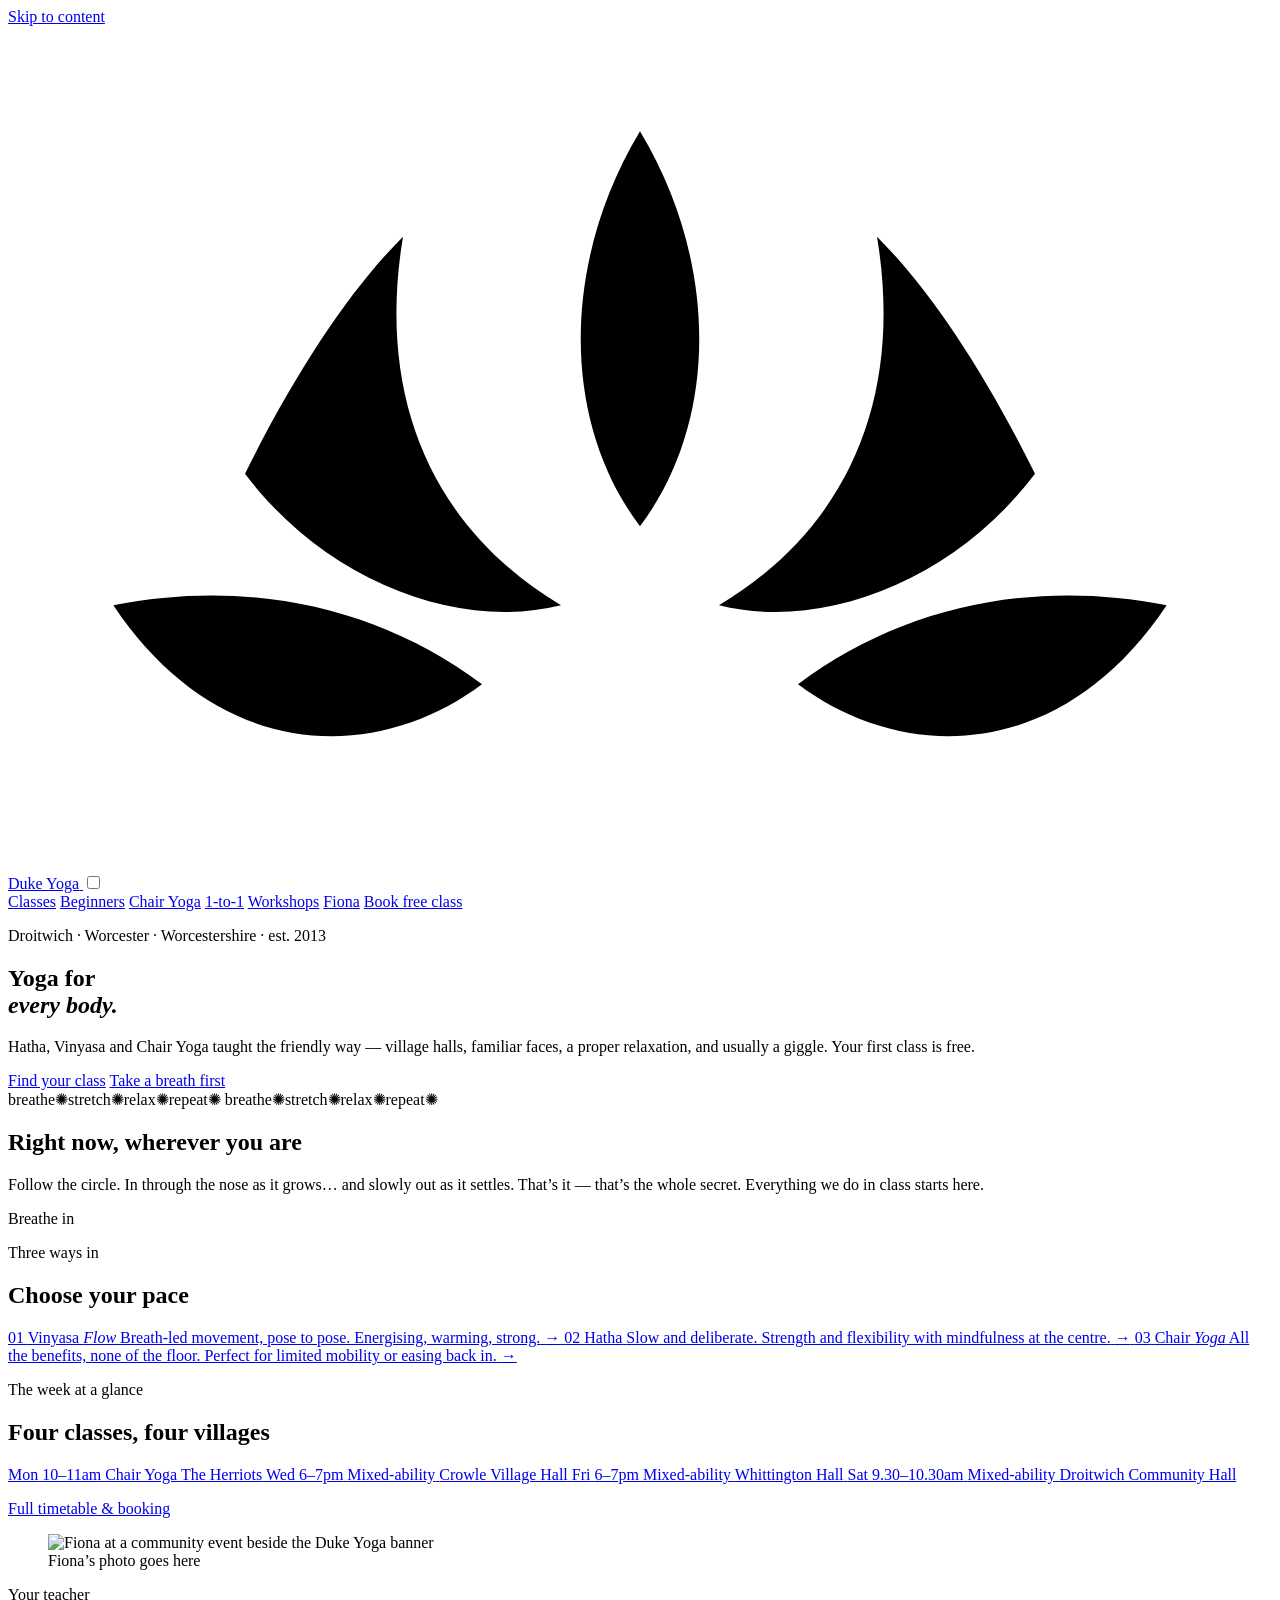
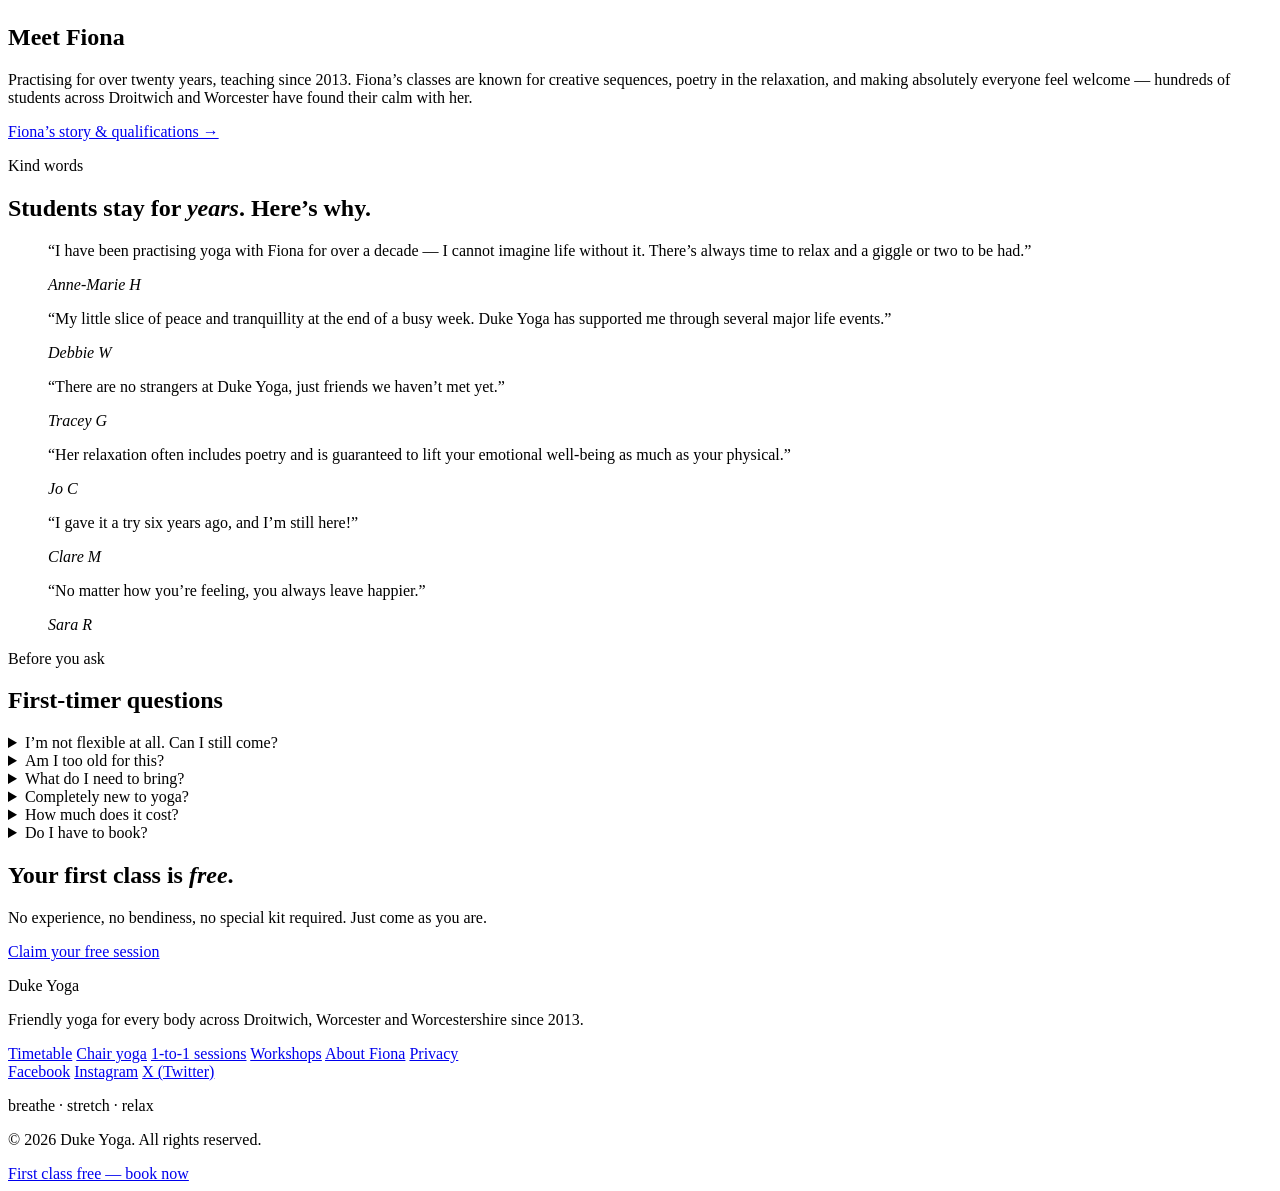
==== index.html @ e9d15014 "First Draft Upload" ====
<!DOCTYPE html>
<html lang="en-GB">
<head>
  <meta charset="utf-8">
  <meta name="viewport" content="width=device-width, initial-scale=1">
  <title>Yoga Classes in Worcestershire | Droitwich & Worcester | Duke Yoga</title>
  <meta name="description" content="Friendly Hatha, Vinyasa and Chair Yoga in Droitwich, Worcester and across Worcestershire. Every body, every age, every ability — your first class is free.">
  <link rel="canonical" href="https://dukeyoga.co.uk/">
  <meta property="og:site_name" content="Duke Yoga">
  <meta property="og:title" content="Yoga Classes in Worcestershire | Droitwich & Worcester | Duke Yoga">
  <meta property="og:description" content="Friendly Hatha, Vinyasa and Chair Yoga in Droitwich, Worcester and across Worcestershire. Every body, every age, every ability — your first class is free.">
  <meta property="og:url" content="https://dukeyoga.co.uk/">
  <meta property="og:locale" content="en_GB">
  <meta name="theme-color" content="#2a2137">
  <link rel="preconnect" href="https://fonts.googleapis.com">
  <link rel="preconnect" href="https://fonts.gstatic.com" crossorigin>
  <link href="https://fonts.googleapis.com/css2?family=Fraunces:ital,opsz,wght@0,9..144,340;0,9..144,500;0,9..144,640;1,9..144,340&family=Inter:wght@400;500;650&display=swap" rel="stylesheet">
  <link rel="stylesheet" href="css/style.css">
  <noscript><style>.reveal{opacity:1;transform:none}</style></noscript>
  <link rel="icon" href="images/favicon.svg" type="image/svg+xml">
<script type="application/ld+json">
{
  "@context": "https://schema.org",
  "@type": "LocalBusiness",
  "name": "Duke Yoga",
  "url": "https://dukeyoga.co.uk/",
  "description": "Friendly Hatha, Vinyasa and Chair Yoga classes in Droitwich, Worcester, Crowle and Whittington, Worcestershire. First session free.",
  "founder": {"@type": "Person", "name": "Fiona Whitehead"},
  "foundingDate": "2013",
  "areaServed": [
    {"@type": "Place", "name": "Droitwich Spa"},
    {"@type": "Place", "name": "Worcester"},
    {"@type": "Place", "name": "Crowle, Worcestershire"},
    {"@type": "Place", "name": "Whittington, Worcestershire"},
    {"@type": "Place", "name": "Worcestershire"}
  ],
  "sameAs": [
    "https://www.facebook.com/DukeYoga/",
    "https://www.instagram.com/dukeyoga/",
    "https://www.x.com/DukeYoga1"
  ],
  "telephone": "+447969336923",
  "priceRange": "££"
}
</script>
</head>
<body>
  <a class="skip" href="#main">Skip to content</a>
  <header class="site-header">
    <div class="wrap header-inner">
      <a class="brand" href="index.html" aria-label="Duke Yoga home">
        <svg class="lotus" viewBox="0 0 48 32" aria-hidden="true"><path d="M24 4c-3 5-3 11 0 15 3-4 3-10 0-15Zm-9 4c-1 6 1 11 6 14-4 1-9-1-12-5 2-4 4-7 6-9Zm18 0c2 2 4 5 6 9-3 4-8 6-12 5 5-3 7-8 6-14ZM4 22c5-1 10 0 14 3-4 3-10 3-14-3Zm40 0c-4 6-10 6-14 3 4-3 9-4 14-3Z"/></svg>
        <span>Duke&nbsp;Yoga</span>
      </a>
      <input type="checkbox" id="nav-toggle" class="nav-toggle" aria-hidden="true">
      <label for="nav-toggle" class="nav-burger" aria-label="Open menu"><span></span><span></span><span></span></label>
      <nav class="site-nav" aria-label="Main">
            <a href="yoga-classes.html">Classes</a>
            <a href="beginners.html">Beginners</a>
            <a href="chair-yoga.html">Chair Yoga</a>
            <a href="private-lessons.html">1-to-1</a>
            <a href="yoga-workshops.html">Workshops</a>
            <a href="about-us.html">Fiona</a>
            <a class="nav-cta" href="contact-us.html">Book free class</a>
      </nav>
    </div>
  </header>
  <main id="main">

    <section class="hero">
      <div class="wrap hero-inner">
        <p class="eyebrow">Droitwich &middot; Worcester &middot; Worcestershire &middot; est. 2013</p>
        <h1 class="display">Yoga for<br><em>every body.</em></h1>
        <p class="lede">Hatha, Vinyasa and Chair Yoga taught the friendly way &mdash; village halls, familiar faces, a proper relaxation, and usually a giggle. Your first class is free.</p>
        <div class="cta-row">
          <a class="btn btn-primary" href="yoga-classes.html">Find your class</a>
          <a class="btn btn-ghost" href="#breathe">Take a breath first</a>
        </div>
      </div>
      <div class="blob blob-a" aria-hidden="true"></div>
      <div class="blob blob-b" aria-hidden="true"></div>
    </section>

    <div class="marquee" aria-hidden="true">
      <div class="marquee-track">
        <span>breathe</span><span>&#10042;</span><span>stretch</span><span>&#10042;</span><span>relax</span><span>&#10042;</span><span>repeat</span><span>&#10042;</span>
        <span>breathe</span><span>&#10042;</span><span>stretch</span><span>&#10042;</span><span>relax</span><span>&#10042;</span><span>repeat</span><span>&#10042;</span>
      </div>
    </div>

    <!-- SEASONAL BANNER SLOT — county data shows demand spikes every January (new year) and September
         (back-to-routine). Uncomment and update the line below during those months:
    <div class="marquee" style="background:#a95435"><div class="marquee-track"><span>New year, new you &mdash; first class free this January</span></div></div>
    -->
    <section class="section breathe" id="breathe">
      <div class="wrap breathe-inner">
        <div class="breath-ring" aria-hidden="true"><div class="breath-core"></div></div>
        <div>
          <h2 class="reveal">Right now, wherever you are</h2>
          <p class="reveal max-prose">Follow the circle. In through the nose as it grows&hellip; and slowly out as it settles. That&rsquo;s it &mdash; that&rsquo;s the whole secret. Everything we do in class starts here.</p>
          <p class="breath-word" aria-live="polite">Breathe in</p>
        </div>
      </div>
    </section>

    <section class="section">
      <div class="wrap">
        <p class="eyebrow reveal">Three ways in</p>
        <h2 class="reveal">Choose your pace</h2>
        <div class="style-list">
          <a class="style-row reveal" href="yoga-classes.html">
            <span class="style-num">01</span>
            <span class="style-name">Vinyasa <em>Flow</em></span>
            <span class="style-desc">Breath-led movement, pose to pose. Energising, warming, strong.</span>
            <span class="style-arrow" aria-hidden="true">&rarr;</span>
          </a>
          <a class="style-row reveal" href="yoga-classes.html">
            <span class="style-num">02</span>
            <span class="style-name">Hatha</span>
            <span class="style-desc">Slow and deliberate. Strength and flexibility with mindfulness at the centre.</span>
            <span class="style-arrow" aria-hidden="true">&rarr;</span>
          </a>
          <a class="style-row reveal" href="chair-yoga.html">
            <span class="style-num">03</span>
            <span class="style-name">Chair <em>Yoga</em></span>
            <span class="style-desc">All the benefits, none of the floor. Perfect for limited mobility or easing back in.</span>
            <span class="style-arrow" aria-hidden="true">&rarr;</span>
          </a>
        </div>
      </div>
    </section>

    <section class="section week">
      <div class="wrap">
        <p class="eyebrow reveal">The week at a glance</p>
        <h2 class="reveal">Four classes, four villages</h2>
      </div>
      <div class="week-strip" role="list">
        <a role="listitem" class="day-card" href="chair-yoga.html">
          <span class="day-name">Mon</span>
          <span class="day-time">10&ndash;11am</span>
          <span class="day-what">Chair Yoga</span>
          <span class="day-where">The Herriots</span>
        </a>
        <a role="listitem" class="day-card" href="yoga-classes.html">
          <span class="day-name">Wed</span>
          <span class="day-time">6&ndash;7pm</span>
          <span class="day-what">Mixed-ability</span>
          <span class="day-where">Crowle Village Hall</span>
        </a>
        <a role="listitem" class="day-card" href="yoga-classes.html">
          <span class="day-name">Fri</span>
          <span class="day-time">6&ndash;7pm</span>
          <span class="day-what">Mixed-ability</span>
          <span class="day-where">Whittington Hall</span>
        </a>
        <a role="listitem" class="day-card" href="yoga-classes.html">
          <span class="day-name">Sat</span>
          <span class="day-time">9.30&ndash;10.30am</span>
          <span class="day-what">Mixed-ability</span>
          <span class="day-where">Droitwich Community Hall</span>
        </a>
      </div>
      <p class="center"><a class="btn btn-primary" href="yoga-classes.html">Full timetable &amp; booking</a></p>
    </section>

    <section class="section fiona">
      <div class="wrap split">
        <figure class="media-blob reveal">
          <!-- LAUNCH CHECK: this photo includes a child — confirm parent/guardian consent before go-live,
               or swap src to images/fiona-portrait.jpg -->
          <img src="images/fiona-event.jpg" alt="Fiona at a community event beside the Duke Yoga banner" loading="lazy" onerror="this.closest('figure').classList.add('placeholder')">
          <figcaption class="placeholder-note" aria-hidden="true">Fiona&rsquo;s photo goes here</figcaption>
        </figure>
        <div>
          <p class="eyebrow reveal">Your teacher</p>
          <h2 class="reveal">Meet Fiona</h2>
          <p class="reveal">Practising for over twenty years, teaching since 2013. Fiona&rsquo;s classes are known for creative sequences, poetry in the relaxation, and making absolutely everyone feel welcome &mdash; hundreds of students across Droitwich and Worcester have found their calm with her.</p>
          <p class="reveal"><a class="text-link" href="about-us.html">Fiona&rsquo;s story &amp; qualifications &rarr;</a></p>
        </div>
      </div>
    </section>

    <section class="section proof">
      <div class="wrap">
        <p class="eyebrow reveal">Kind words</p>
        <h2 class="reveal">Students stay for <em>years</em>. Here&rsquo;s why.</h2>
      </div>
      <div class="quote-strip">
        <blockquote class="quote-card"><p>&ldquo;I have been practising yoga with Fiona for over a decade &mdash; I cannot imagine life without it. There&rsquo;s always time to relax and a giggle or two to be had.&rdquo;</p><cite>Anne-Marie H</cite></blockquote>
        <blockquote class="quote-card"><p>&ldquo;My little slice of peace and tranquillity at the end of a busy week. Duke Yoga has supported me through several major life events.&rdquo;</p><cite>Debbie W</cite></blockquote>
        <blockquote class="quote-card"><p>&ldquo;There are no strangers at Duke Yoga, just friends we haven&rsquo;t met yet.&rdquo;</p><cite>Tracey G</cite></blockquote>
        <blockquote class="quote-card"><p>&ldquo;Her relaxation often includes poetry and is guaranteed to lift your emotional well-being as much as your physical.&rdquo;</p><cite>Jo C</cite></blockquote>
        <blockquote class="quote-card"><p>&ldquo;I gave it a try six years ago, and I&rsquo;m still here!&rdquo;</p><cite>Clare M</cite></blockquote>
        <blockquote class="quote-card"><p>&ldquo;No matter how you&rsquo;re feeling, you always leave happier.&rdquo;</p><cite>Sara R</cite></blockquote>
      </div>
    </section>

    <section class="section faq-section">
      <div class="wrap max-prose-wide">
        <p class="eyebrow reveal">Before you ask</p>
        <h2 class="reveal">First-timer questions</h2>
        <details class="faq reveal">
          <summary>I&rsquo;m not flexible at all. Can I still come?</summary>
          <p>That&rsquo;s exactly why you come &mdash; flexibility is the result of yoga, not the entry requirement. Every pose is adapted to the body it&rsquo;s in.</p>
        </details>
        <details class="faq reveal">
          <summary>Am I too old for this?</summary>
          <p>No. Classes span every age and ability, and the Monday chair yoga class means even limited mobility isn&rsquo;t a barrier. Everyone is welcome, no exceptions.</p>
        </details>
        <details class="faq reveal">
          <summary>What do I need to bring?</summary>
          <p>Comfy clothes you can move in, water, and a blanket for relaxation. Bring a mat if you have one &mdash; spares are available. For chair yoga, just bring yourself.</p>
        </details>
        <details class="faq reveal">
          <summary>Completely new to yoga?</summary>
          <p>Start here: <a href="beginners.html">our beginners page</a> covers your first class, what it costs, and which class to pick.</p>
        </details>
        <details class="faq reveal">
          <summary>How much does it cost?</summary>
          <p>Your first session is completely free, so you can try before you commit. <a href="contact-us.html">Message Fiona</a> for current class prices.</p>
        </details>
        <details class="faq reveal">
          <summary>Do I have to book?</summary>
          <p>It helps! <a href="contact-us.html">Drop Fiona a line</a> or message on <a href="https://www.facebook.com/DukeYoga/" rel="noopener">Facebook</a> and she&rsquo;ll save you a spot.</p>
        </details>
      </div>
    </section>

  </main>
  <section class="cta-band">
    <div class="wrap">
      <h2 class="cta-title">Your first class is <em>free</em>.</h2>
      <p>No experience, no bendiness, no special kit required. Just come as you are.</p>
      <a class="btn btn-light" href="contact-us.html">Claim your free session</a>
    </div>
  </section>
  <footer class="site-footer">
    <div class="wrap footer-grid">
      <div>
        <p class="footer-brand">Duke Yoga</p>
        <p>Friendly yoga for every body across Droitwich, Worcester and Worcestershire since 2013.</p>
      </div>
      <nav aria-label="Footer">
        <a href="yoga-classes.html">Timetable</a>
        <a href="chair-yoga.html">Chair yoga</a>
        <a href="private-lessons.html">1-to-1 sessions</a>
        <a href="yoga-workshops.html">Workshops</a>
        <a href="about-us.html">About Fiona</a>
        <a href="privacy-policy.html">Privacy</a>
      </nav>
      <div class="socials">
        <a href="https://www.facebook.com/DukeYoga/" rel="noopener">Facebook</a>
        <a href="https://www.instagram.com/dukeyoga/" rel="noopener">Instagram</a>
        <a href="https://www.x.com/DukeYoga1" rel="noopener">X&nbsp;(Twitter)</a>
      </div>
    </div>
    <p class="wrap big-wordmark" aria-hidden="true">breathe &middot; stretch &middot; relax</p>
    <p class="wrap copyright">&copy; 2026 Duke Yoga. All rights reserved.</p>
  </footer>
  <a class="sticky-cta" href="contact-us.html">First class free &mdash; book now</a>
<script>
(function(){
  // reveal on scroll
  var reduce = window.matchMedia('(prefers-reduced-motion: reduce)').matches;
  if(!reduce && 'IntersectionObserver' in window){
    var io = new IntersectionObserver(function(es){
      es.forEach(function(e){ if(e.isIntersecting){ e.target.classList.add('in'); io.unobserve(e.target);} });
    },{threshold:.12});
    document.querySelectorAll('.reveal').forEach(function(el){ io.observe(el); });
  } else {
    document.querySelectorAll('.reveal').forEach(function(el){ el.classList.add('in'); });
  }
  // breathing guide
  var word = document.querySelector('.breath-word');
  if(word && !reduce){
    var phases = [['Breathe in',4000],['Hold',2000],['Breathe out',6000]];
    var i = 0;
    (function next(){
      word.textContent = phases[i][0];
      word.classList.remove('fade'); void word.offsetWidth; word.classList.add('fade');
      setTimeout(function(){ i=(i+1)%phases.length; next(); }, phases[i][1]);
    })();
  }
})();
</script>
</body>
</html>
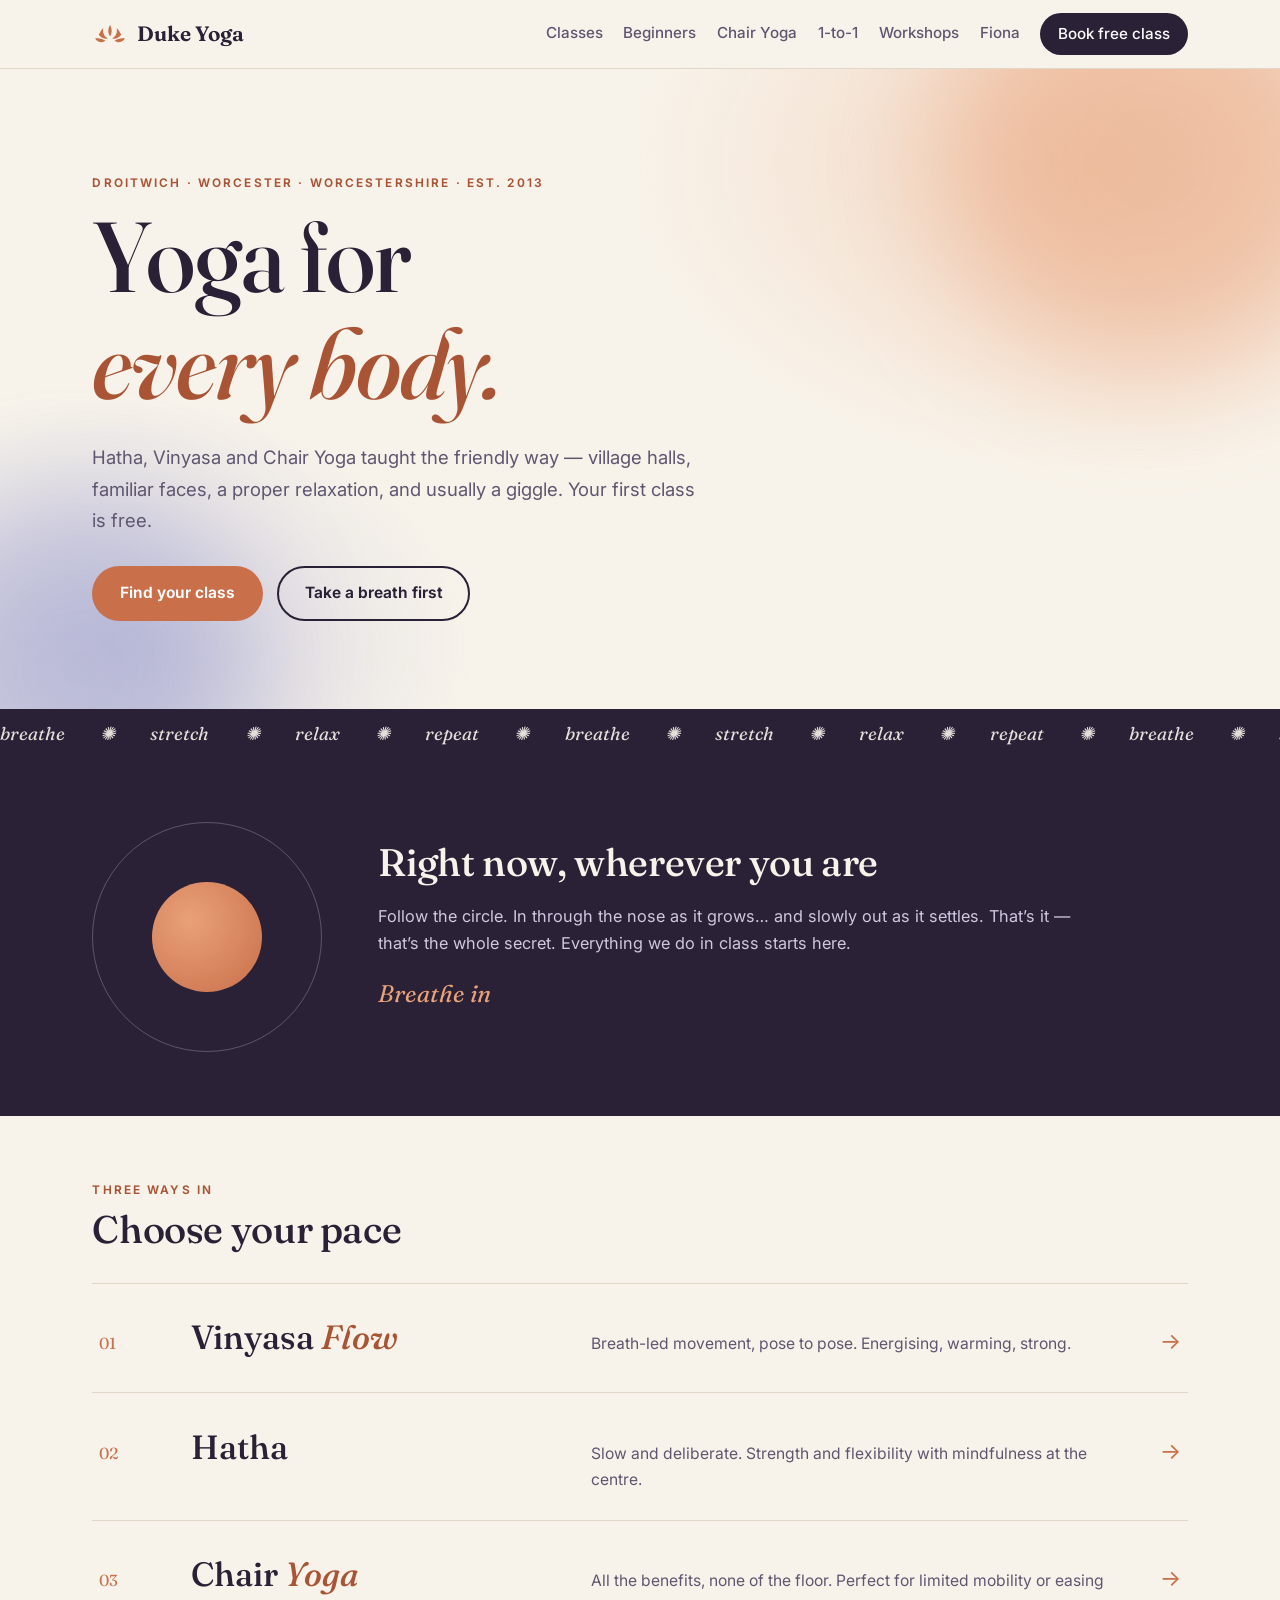
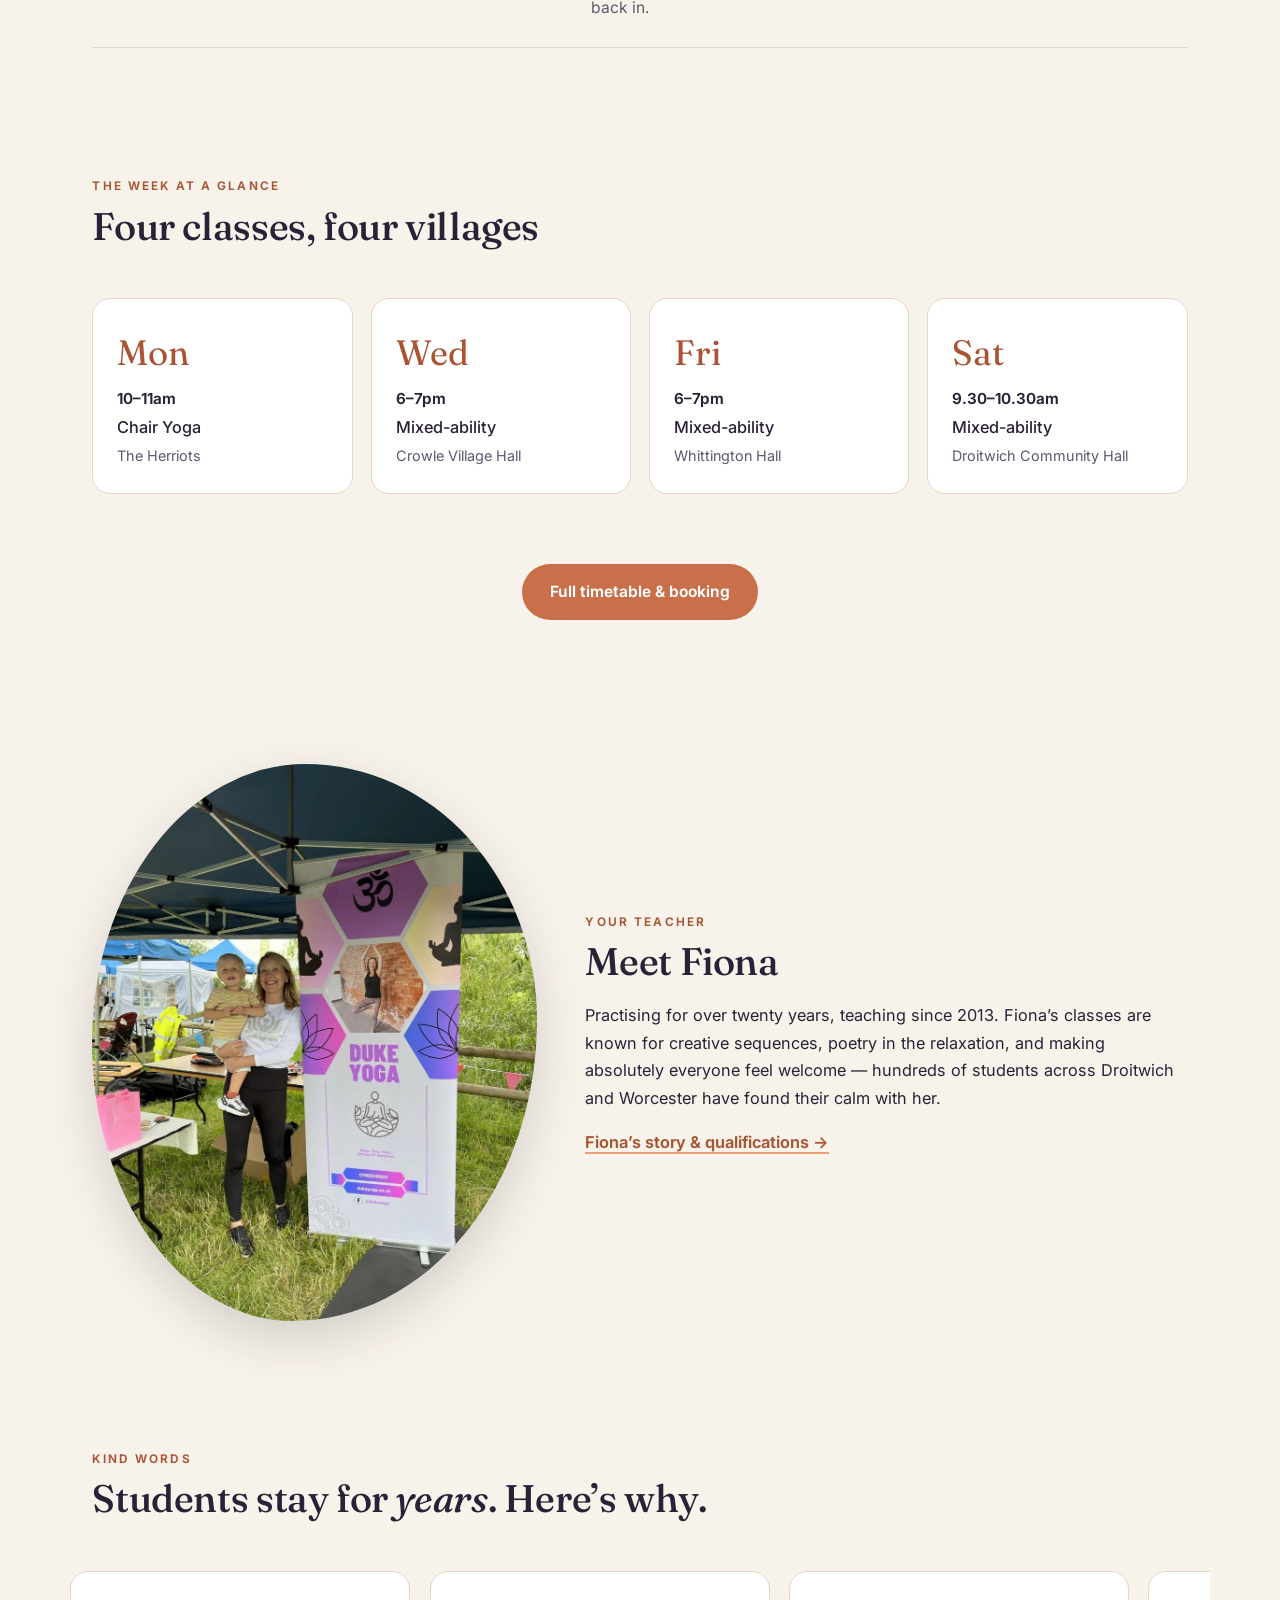
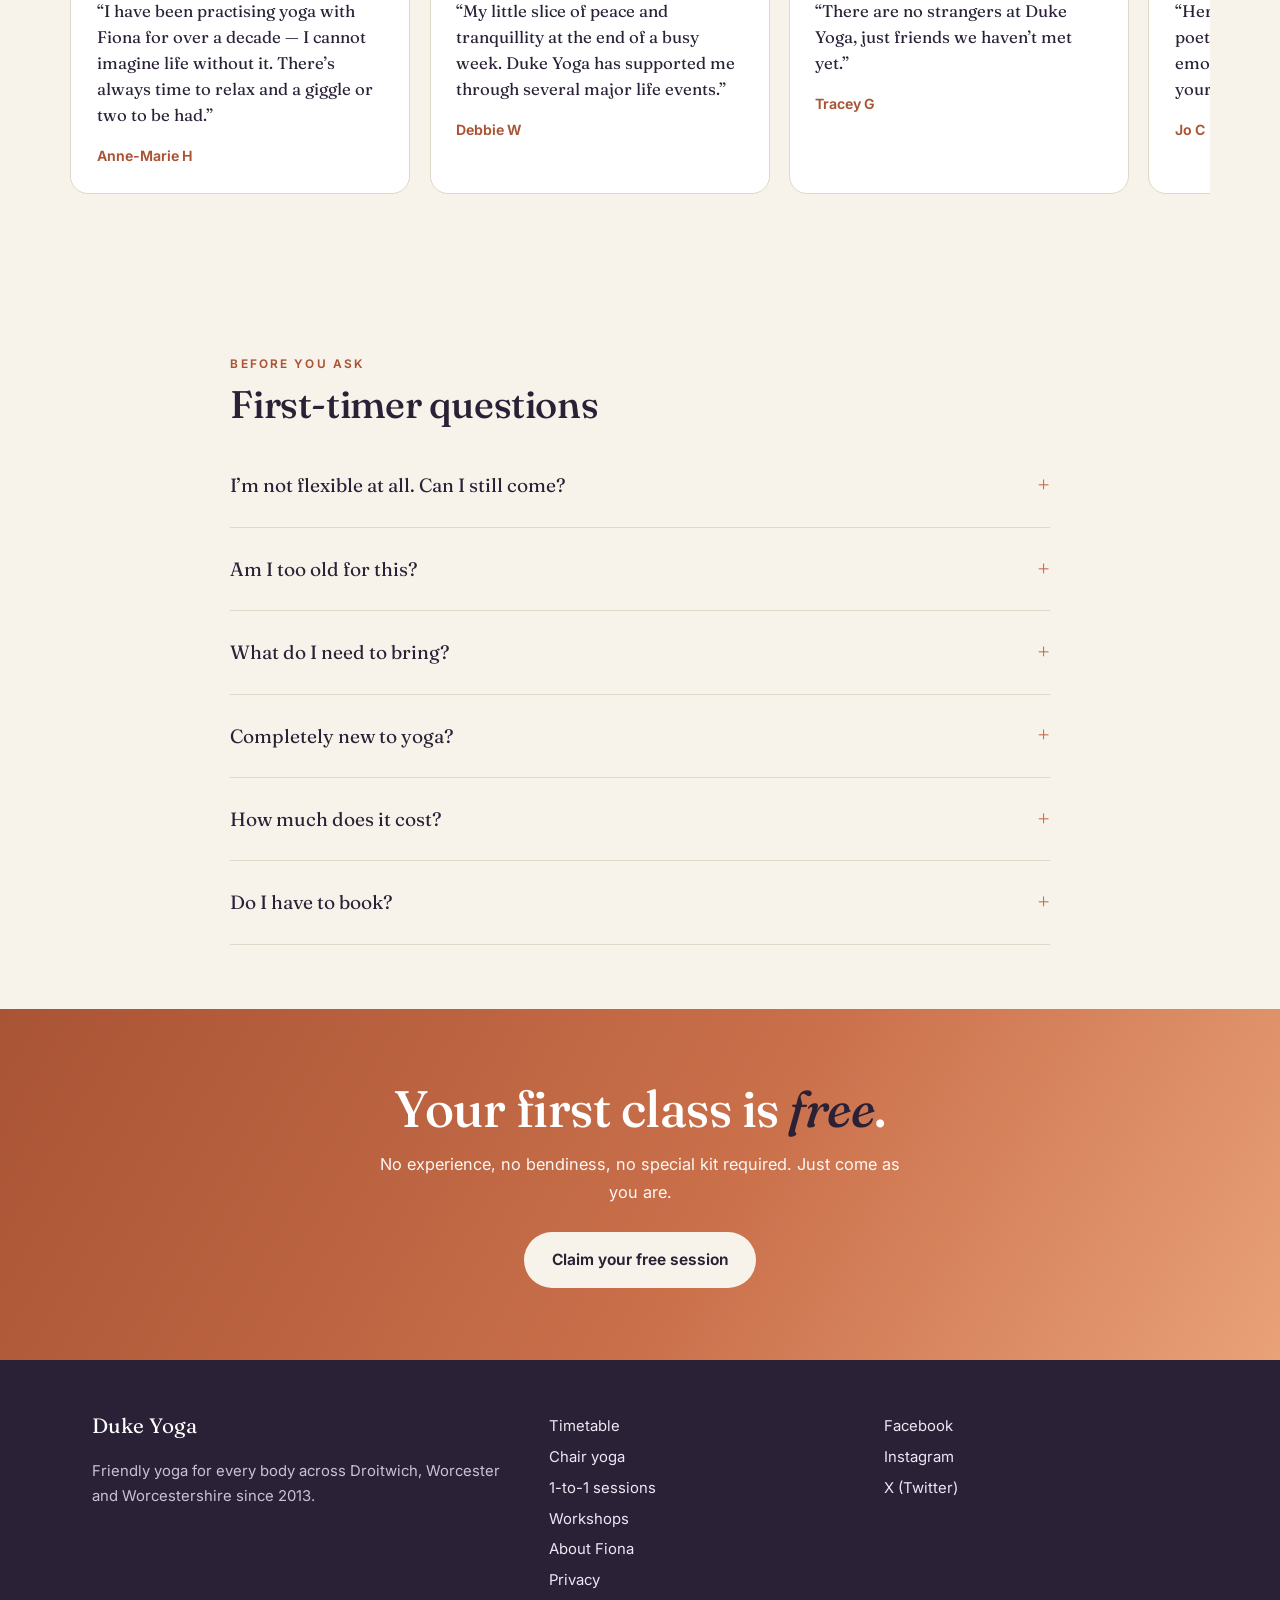
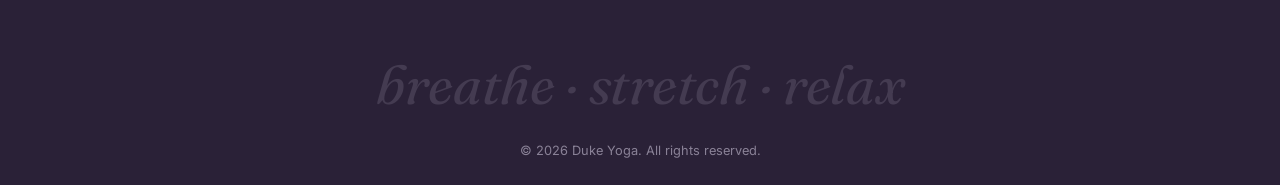
==== commit 475511f5: "Add files via upload" ====
--- a/index.html
+++ b/index.html
@@ -82,15 +82,25 @@
     </section>
 
     <div class="marquee" aria-hidden="true">
-      <div class="marquee-track">
-        <span>breathe</span><span>&#10042;</span><span>stretch</span><span>&#10042;</span><span>relax</span><span>&#10042;</span><span>repeat</span><span>&#10042;</span>
-        <span>breathe</span><span>&#10042;</span><span>stretch</span><span>&#10042;</span><span>relax</span><span>&#10042;</span><span>repeat</span><span>&#10042;</span>
+      <div class="marquee-inner">
+        <div class="marquee-track">
+          <span>breathe</span><span>&#10042;</span><span>stretch</span><span>&#10042;</span><span>relax</span><span>&#10042;</span><span>repeat</span><span>&#10042;</span>
+          <span>breathe</span><span>&#10042;</span><span>stretch</span><span>&#10042;</span><span>relax</span><span>&#10042;</span><span>repeat</span><span>&#10042;</span>
+          <span>breathe</span><span>&#10042;</span><span>stretch</span><span>&#10042;</span><span>relax</span><span>&#10042;</span><span>repeat</span><span>&#10042;</span>
+          <span>breathe</span><span>&#10042;</span><span>stretch</span><span>&#10042;</span><span>relax</span><span>&#10042;</span><span>repeat</span><span>&#10042;</span>
+        </div>
+        <div class="marquee-track">
+          <span>breathe</span><span>&#10042;</span><span>stretch</span><span>&#10042;</span><span>relax</span><span>&#10042;</span><span>repeat</span><span>&#10042;</span>
+          <span>breathe</span><span>&#10042;</span><span>stretch</span><span>&#10042;</span><span>relax</span><span>&#10042;</span><span>repeat</span><span>&#10042;</span>
+          <span>breathe</span><span>&#10042;</span><span>stretch</span><span>&#10042;</span><span>relax</span><span>&#10042;</span><span>repeat</span><span>&#10042;</span>
+          <span>breathe</span><span>&#10042;</span><span>stretch</span><span>&#10042;</span><span>relax</span><span>&#10042;</span><span>repeat</span><span>&#10042;</span>
+        </div>
       </div>
     </div>
 
     <!-- SEASONAL BANNER SLOT — county data shows demand spikes every January (new year) and September
          (back-to-routine). Uncomment and update the line below during those months:
-    <div class="marquee" style="background:#a95435"><div class="marquee-track"><span>New year, new you &mdash; first class free this January</span></div></div>
+    <div class="marquee" style="background:#a95435"><div class="marquee-inner"><div class="marquee-track"><span>New year, new you &mdash; first class free this January</span><span>&#10042;</span><span>New year, new you &mdash; first class free this January</span><span>&#10042;</span></div><div class="marquee-track"><span>New year, new you &mdash; first class free this January</span><span>&#10042;</span><span>New year, new you &mdash; first class free this January</span><span>&#10042;</span></div></div></div>
     -->
     <section class="section breathe" id="breathe">
       <div class="wrap breathe-inner">
--- a/css/style.css
+++ b/css/style.css
@@ -0,0 +1,208 @@
+/* ============ Duke Yoga v2 — editorial redesign ============ */
+:root{
+  --ink:#2a2137;          /* deep plum */
+  --ink-soft:#5f5670;
+  --cream:#f8f3ea;        /* warm paper */
+  --sand:#efe6d8;
+  --terra:#c96f4a;        /* terracotta — primary CTA */
+  --terra-deep:#a95435;
+  --apricot:#e9a178;
+  --peri:#6b73c1;         /* heritage brand purple, kept as accent */
+  --line:#e0d7c8;
+  --radius:18px;
+  --font-display:"Fraunces",Georgia,serif;
+  --font-body:"Inter",system-ui,-apple-system,sans-serif;
+}
+*{box-sizing:border-box}
+html{scroll-behavior:smooth}
+body{margin:0;font-family:var(--font-body);color:var(--ink);background:var(--cream);line-height:1.7;font-size:1.02rem}
+h1,h2,h3{font-family:var(--font-display);font-weight:500;line-height:1.08;letter-spacing:-.01em}
+h2{font-size:clamp(1.7rem,3.5vw,2.4rem);margin:.2em 0 .5em}
+h3{font-size:1.25rem}
+em{font-style:italic;font-family:var(--font-display)}
+a{color:var(--terra-deep)}
+img{max-width:100%;display:block}
+.wrap{max-width:1140px;margin:0 auto;padding:0 1.4rem}
+.max-prose{max-width:44rem}
+.max-prose-wide{max-width:54rem;margin:0 auto}
+.center{text-align:center;margin-top:2.4rem}
+.skip{position:absolute;left:-9999px;top:0;background:#fff;padding:.5rem 1rem;z-index:99}
+.skip:focus{left:0}
+.eyebrow{text-transform:uppercase;letter-spacing:.18em;font-size:.74rem;font-weight:650;color:var(--terra-deep);margin:0 0 .6rem}
+.lede{font-size:1.16rem;color:var(--ink-soft)}
+.text-link{font-weight:650;color:var(--terra-deep);text-decoration:none;border-bottom:2px solid var(--apricot)}
+.text-link:hover{border-bottom-color:var(--terra-deep)}
+
+/* reveal animation */
+.reveal{opacity:0;transform:translateY(18px);transition:opacity .7s ease,transform .7s ease}
+.reveal.in{opacity:1;transform:none}
+@media(prefers-reduced-motion:reduce){.reveal{opacity:1;transform:none;transition:none}}
+
+/* ============ header ============ */
+.site-header{position:sticky;top:0;background:rgba(248,243,234,.9);backdrop-filter:blur(10px);border-bottom:1px solid var(--line);z-index:50}
+.header-inner{display:flex;align-items:center;justify-content:space-between;gap:1rem;min-height:68px}
+.brand{display:flex;align-items:center;gap:.55rem;font-family:var(--font-display);font-size:1.3rem;font-weight:640;color:var(--ink);text-decoration:none}
+.lotus{width:36px;height:auto;fill:var(--terra)}
+.site-nav{display:flex;gap:1.3rem;align-items:center;flex-wrap:wrap}
+.site-nav a{text-decoration:none;color:var(--ink-soft);font-weight:500;font-size:.95rem;padding:.3rem 0;border-bottom:2px solid transparent}
+.site-nav a:hover{color:var(--ink)}
+.site-nav a.active{color:var(--terra-deep);border-bottom-color:var(--terra)}
+.nav-cta{background:var(--ink);color:#fff !important;border-radius:99px;padding:.5rem 1.1rem !important;border-bottom:none !important;font-weight:650}
+.nav-cta:hover{background:var(--terra-deep)}
+.nav-toggle{display:none}
+.nav-burger{display:none;flex-direction:column;gap:5px;cursor:pointer;padding:.5rem}
+.nav-burger span{width:24px;height:2px;background:var(--ink);display:block}
+@media(max-width:880px){
+  .nav-burger{display:flex}
+  .site-nav{display:none;position:absolute;top:100%;left:0;right:0;background:var(--cream);border-bottom:1px solid var(--line);flex-direction:column;gap:0;padding:.6rem 1.4rem 1.2rem;align-items:flex-start}
+  .site-nav a{padding:.65rem 0;border-bottom:1px solid var(--line);width:100%}
+  .site-nav .nav-cta{width:auto;margin-top:.8rem}
+  .nav-toggle:checked ~ .site-nav{display:flex}
+}
+
+/* ============ hero ============ */
+.hero{position:relative;overflow:hidden;padding:6.5rem 0 5.5rem;background:
+  radial-gradient(60% 80% at 85% 15%,rgba(233,161,120,.35),transparent 60%),
+  radial-gradient(50% 70% at 10% 90%,rgba(107,115,193,.22),transparent 55%),
+  var(--cream)}
+.hero-inner{position:relative;z-index:2}
+.display{font-size:clamp(3rem,9vw,6.2rem);margin:.1em 0 .25em;font-weight:500}
+.display em{color:var(--terra-deep)}
+.display-sm{font-size:clamp(2.2rem,5.5vw,3.6rem);margin:.15em 0 .35em;font-weight:500}
+.display-sm em{color:var(--terra-deep)}
+.hero .lede{max-width:38rem}
+.cta-row{display:flex;gap:.9rem;flex-wrap:wrap;margin-top:1.8rem}
+.btn{display:inline-block;padding:.8rem 1.6rem;border-radius:99px;text-decoration:none;font-weight:650;font-size:.97rem;border:2px solid transparent;transition:.15s;cursor:pointer;font-family:var(--font-body)}
+.btn-primary{background:var(--terra);color:#fff}
+.btn-primary:hover{background:var(--terra-deep)}
+.btn-ghost{color:var(--ink);border-color:var(--ink)}
+.btn-ghost:hover{background:var(--ink);color:var(--cream)}
+.btn-light{background:var(--cream);color:var(--ink)}
+.btn-light:hover{background:var(--apricot)}
+.blob{position:absolute;border-radius:50%;filter:blur(60px);opacity:.5;pointer-events:none}
+.blob-a{width:420px;height:420px;background:var(--apricot);top:-120px;right:-80px}
+.blob-b{width:360px;height:360px;background:var(--peri);bottom:-140px;left:-100px;opacity:.3}
+
+/* ============ marquee ============ */
+.marquee{overflow:hidden;background:var(--ink);color:var(--cream);padding:.7rem 0}
+.marquee-inner{display:flex;width:max-content;animation:slide 40s linear infinite;will-change:transform}
+.marquee-track{display:flex;flex-shrink:0;align-items:center;gap:2.2rem;padding-right:2.2rem;white-space:nowrap;font-family:var(--font-display);font-style:italic;font-size:1.15rem;line-height:1.4}
+.marquee-track span{opacity:.9;display:inline-block}
+@keyframes slide{from{transform:translateX(0)}to{transform:translateX(-50%)}}
+@media(prefers-reduced-motion:reduce){.marquee-inner{animation:none}}
+
+/* ============ sections ============ */
+.section{padding:4rem 0}
+.tinted{background:var(--sand)}
+.page-hero{padding:5rem 0 2.5rem;background:
+  radial-gradient(50% 90% at 90% 0%,rgba(233,161,120,.25),transparent 60%),var(--cream)}
+
+/* ============ breathing widget ============ */
+.breathe{background:var(--ink);color:var(--cream)}
+.breathe h2{color:var(--cream)}
+.breathe .max-prose{color:#cfc7dd}
+.breathe-inner{display:grid;grid-template-columns:auto 1fr;gap:3.5rem;align-items:center}
+@media(max-width:760px){.breathe-inner{grid-template-columns:1fr;justify-items:center;text-align:center}}
+.breath-ring{width:230px;height:230px;border-radius:50%;border:1px solid rgba(248,243,234,.25);display:flex;align-items:center;justify-content:center}
+.breath-core{width:110px;height:110px;border-radius:50%;background:radial-gradient(circle at 35% 35%,var(--apricot),var(--terra));animation:breathe 12s ease-in-out infinite}
+@keyframes breathe{0%{transform:scale(1)}33%{transform:scale(1.75)}50%{transform:scale(1.75)}100%{transform:scale(1)}}
+@media(prefers-reduced-motion:reduce){.breath-core{animation:none}}
+.breath-word{font-family:var(--font-display);font-style:italic;font-size:1.5rem;color:var(--apricot);min-height:1.6em;margin-top:1rem}
+.breath-word.fade{animation:wordfade .8s ease}
+@keyframes wordfade{from{opacity:0}to{opacity:1}}
+
+/* ============ style list (editorial rows) ============ */
+.style-list{margin-top:2rem;border-top:1px solid var(--line)}
+.style-row{display:grid;grid-template-columns:70px 1fr 1.4fr 40px;gap:1.4rem;align-items:baseline;padding:1.6rem .4rem;border-bottom:1px solid var(--line);text-decoration:none;color:inherit;transition:background .15s}
+.style-row:hover{background:var(--sand)}
+.style-num{font-family:var(--font-display);color:var(--terra);font-size:1rem}
+.style-name{font-family:var(--font-display);font-size:clamp(1.5rem,3vw,2.1rem);font-weight:500}
+.style-name em{color:var(--terra-deep)}
+.style-desc{color:var(--ink-soft);font-size:.98rem}
+.style-arrow{font-size:1.4rem;color:var(--terra);justify-self:end;transition:transform .15s}
+.style-row:hover .style-arrow{transform:translateX(6px)}
+@media(max-width:760px){.style-row{grid-template-columns:50px 1fr;grid-template-rows:auto auto}.style-desc{grid-column:2}.style-arrow{display:none}}
+
+/* ============ week strip ============ */
+.week-strip{display:flex;gap:1.1rem;overflow-x:auto;padding:2rem 1.4rem;scroll-snap-type:x mandatory;max-width:1140px;margin:0 auto}
+.day-card{scroll-snap-align:start;min-width:230px;flex:1;background:#fff;border:1px solid var(--line);border-radius:var(--radius);padding:1.5rem;text-decoration:none;color:inherit;display:flex;flex-direction:column;gap:.15rem;transition:transform .15s,box-shadow .15s}
+.day-card:hover{transform:translateY(-4px);box-shadow:0 14px 30px rgba(42,33,55,.12)}
+.day-name{font-family:var(--font-display);font-size:2.2rem;color:var(--terra-deep)}
+.day-time{font-weight:650;font-size:.95rem}
+.day-what{color:var(--ink);font-weight:500}
+.day-where{color:var(--ink-soft);font-size:.9rem}
+
+/* ============ split & media ============ */
+.split{display:grid;grid-template-columns:.85fr 1.15fr;gap:3rem;align-items:center}
+@media(max-width:820px){.split{grid-template-columns:1fr}}
+.media-blob{margin:0;overflow:hidden;border-radius:48% 52% 55% 45%/50% 46% 54% 50%;box-shadow:0 18px 50px rgba(42,33,55,.18)}
+.media-blob img{width:100%;aspect-ratio:4/5;object-fit:cover}
+.placeholder-note{display:none}
+figure.placeholder{background:linear-gradient(140deg,var(--apricot),var(--terra) 60%,var(--peri));aspect-ratio:4/5;display:flex;align-items:center;justify-content:center}
+figure.placeholder img{display:none}
+figure.placeholder .placeholder-note{display:block;color:#fff;opacity:.9;padding:1rem;text-align:center;font-size:.9rem}
+
+/* ============ quotes ============ */
+.quote-strip{display:flex;gap:1.2rem;overflow-x:auto;scroll-snap-type:x mandatory;padding:2rem 1.4rem;max-width:1140px;margin:0 auto}
+.quote-card{scroll-snap-align:start;min-width:300px;max-width:340px;flex-shrink:0;background:#fff;border:1px solid var(--line);border-radius:var(--radius);padding:1.6rem;margin:0}
+.quote-card p{font-family:var(--font-display);font-size:1.05rem;line-height:1.55;margin:0}
+cite{display:block;margin-top:1rem;font-style:normal;font-weight:650;font-size:.88rem;color:var(--terra-deep)}
+.mini-quote{margin:0 auto;max-width:44rem;text-align:center}
+.mini-quote p{font-family:var(--font-display);font-size:1.4rem;line-height:1.5;font-style:italic}
+
+/* ============ schedule (classes page) ============ */
+.schedule{border-top:1px solid var(--line)}
+.sched-row{display:grid;grid-template-columns:160px 1fr 200px;gap:2rem;padding:2rem .4rem;border-bottom:1px solid var(--line);text-decoration:none;color:inherit}
+a.sched-row:hover{background:var(--sand)}
+.sched-day{font-family:var(--font-display);font-size:1.5rem;color:var(--terra-deep)}
+.sched-main h2{font-size:1.35rem;margin:0 0 .3em}
+.sched-main p{margin:0;color:var(--ink-soft)}
+.sched-meta{display:flex;flex-direction:column;gap:.2rem;font-weight:650;text-align:right}
+.sched-meta span:last-child{font-weight:400;color:var(--ink-soft);font-size:.92rem}
+@media(max-width:760px){.sched-row{grid-template-columns:1fr}.sched-meta{text-align:left;flex-direction:row;gap:1rem}}
+
+/* ============ trio / feature ============ */
+.trio{display:grid;grid-template-columns:repeat(3,1fr);gap:2.4rem}
+@media(max-width:820px){.trio{grid-template-columns:1fr}}
+.trio-item h2{font-size:1.3rem}
+.feature-card{background:#fff;border:1px solid var(--line);border-radius:var(--radius);padding:2.2rem;max-width:36rem;margin-bottom:2rem;box-shadow:0 14px 40px rgba(42,33,55,.08)}
+.feature-card .btn{margin-top:.8rem}
+
+/* ============ faq ============ */
+.faq{border-bottom:1px solid var(--line);padding:.4rem 0}
+.faq summary{cursor:pointer;font-family:var(--font-display);font-size:1.2rem;padding:.9rem 0;list-style:none;display:flex;justify-content:space-between;align-items:center}
+.faq summary::-webkit-details-marker{display:none}
+.faq summary::after{content:"+";font-size:1.5rem;color:var(--terra);transition:transform .2s}
+.faq[open] summary::after{transform:rotate(45deg)}
+.faq p{margin:0 0 1rem;color:var(--ink-soft);max-width:42rem}
+
+/* ============ forms ============ */
+.contact-form{display:grid;gap:1.1rem}
+.contact-form label{display:grid;gap:.4rem;font-weight:500;font-size:.93rem}
+.contact-form input,.contact-form textarea{font:inherit;padding:.75rem .9rem;border:1px solid var(--line);border-radius:10px;background:#fff}
+.contact-form input:focus,.contact-form textarea:focus{outline:2px solid var(--terra);border-color:var(--terra)}
+.socials-stack a{display:block;margin:.45rem 0}
+.cred-list{padding-left:1.1rem}
+.cred-list li{margin:.35rem 0}
+
+/* ============ cta band & footer ============ */
+.cta-band{background:linear-gradient(120deg,var(--terra-deep),var(--terra) 55%,var(--apricot));color:#fff;text-align:center;padding:4.5rem 0}
+.cta-title{font-size:clamp(2rem,5vw,3.2rem);color:#fff;margin:0 0 .3em}
+.cta-title em{color:var(--ink)}
+.cta-band p{max-width:34rem;margin:0 auto 1.6rem;opacity:.95}
+.site-footer{background:var(--ink);color:#c9c2d6;padding:3rem 0 1.5rem}
+.site-footer a{color:#ece8f4;text-decoration:none}
+.site-footer a:hover{text-decoration:underline}
+.footer-grid{display:grid;grid-template-columns:1.4fr 1fr 1fr;gap:2rem;font-size:.93rem}
+@media(max-width:820px){.footer-grid{grid-template-columns:1fr}}
+.footer-brand{font-family:var(--font-display);font-size:1.3rem;color:#fff;margin:0 0 .4rem}
+.site-footer nav a,.socials a{display:block;margin:.35rem 0}
+.big-wordmark{font-family:var(--font-display);font-style:italic;font-size:clamp(1.6rem,6vw,3.4rem);opacity:.16;margin:2.5rem auto .5rem;text-align:center}
+.copyright{font-size:.8rem;opacity:.6;text-align:center}
+
+/* sticky mobile CTA */
+.sticky-cta{display:none}
+@media(max-width:640px){
+  .sticky-cta{display:block;position:fixed;bottom:1rem;left:1rem;right:1rem;background:var(--terra);color:#fff;text-align:center;padding:.85rem;border-radius:99px;font-weight:650;text-decoration:none;box-shadow:0 10px 30px rgba(42,33,55,.3);z-index:60}
+  .site-footer{padding-bottom:5rem}
+}
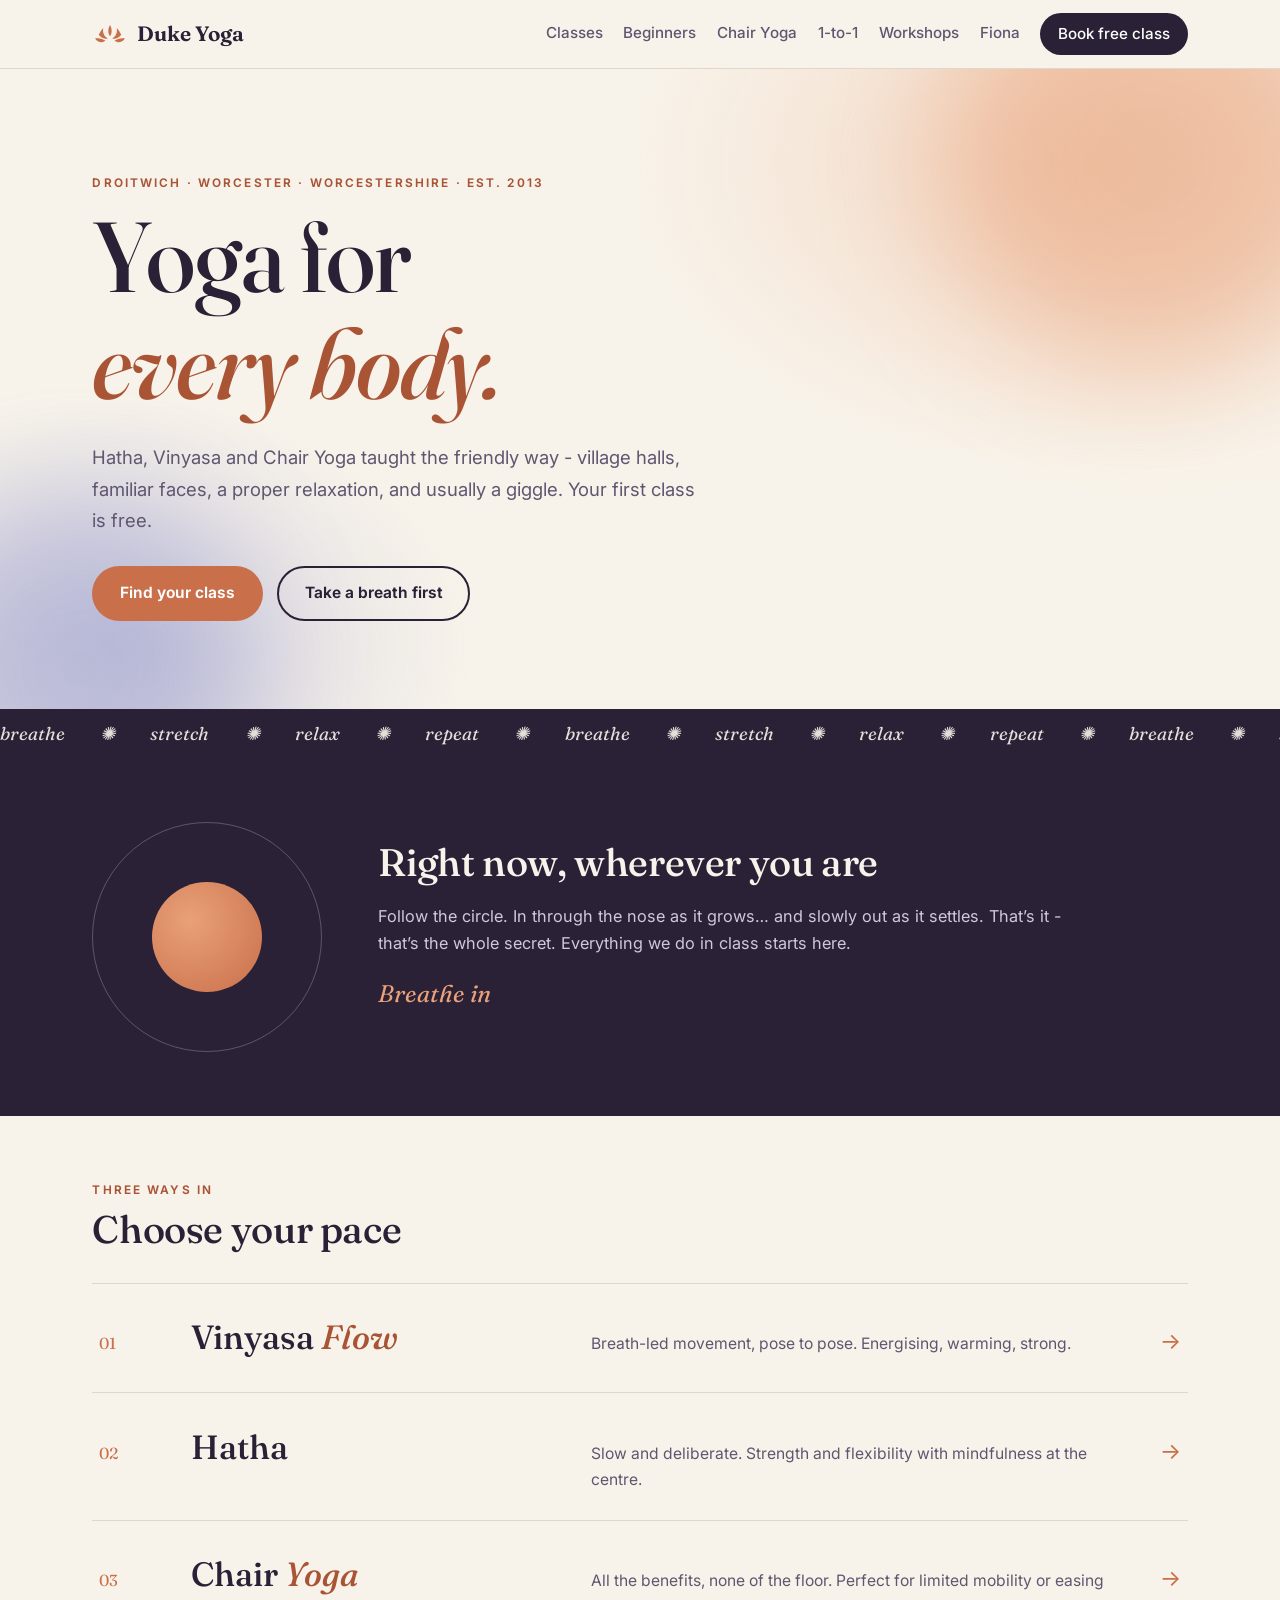
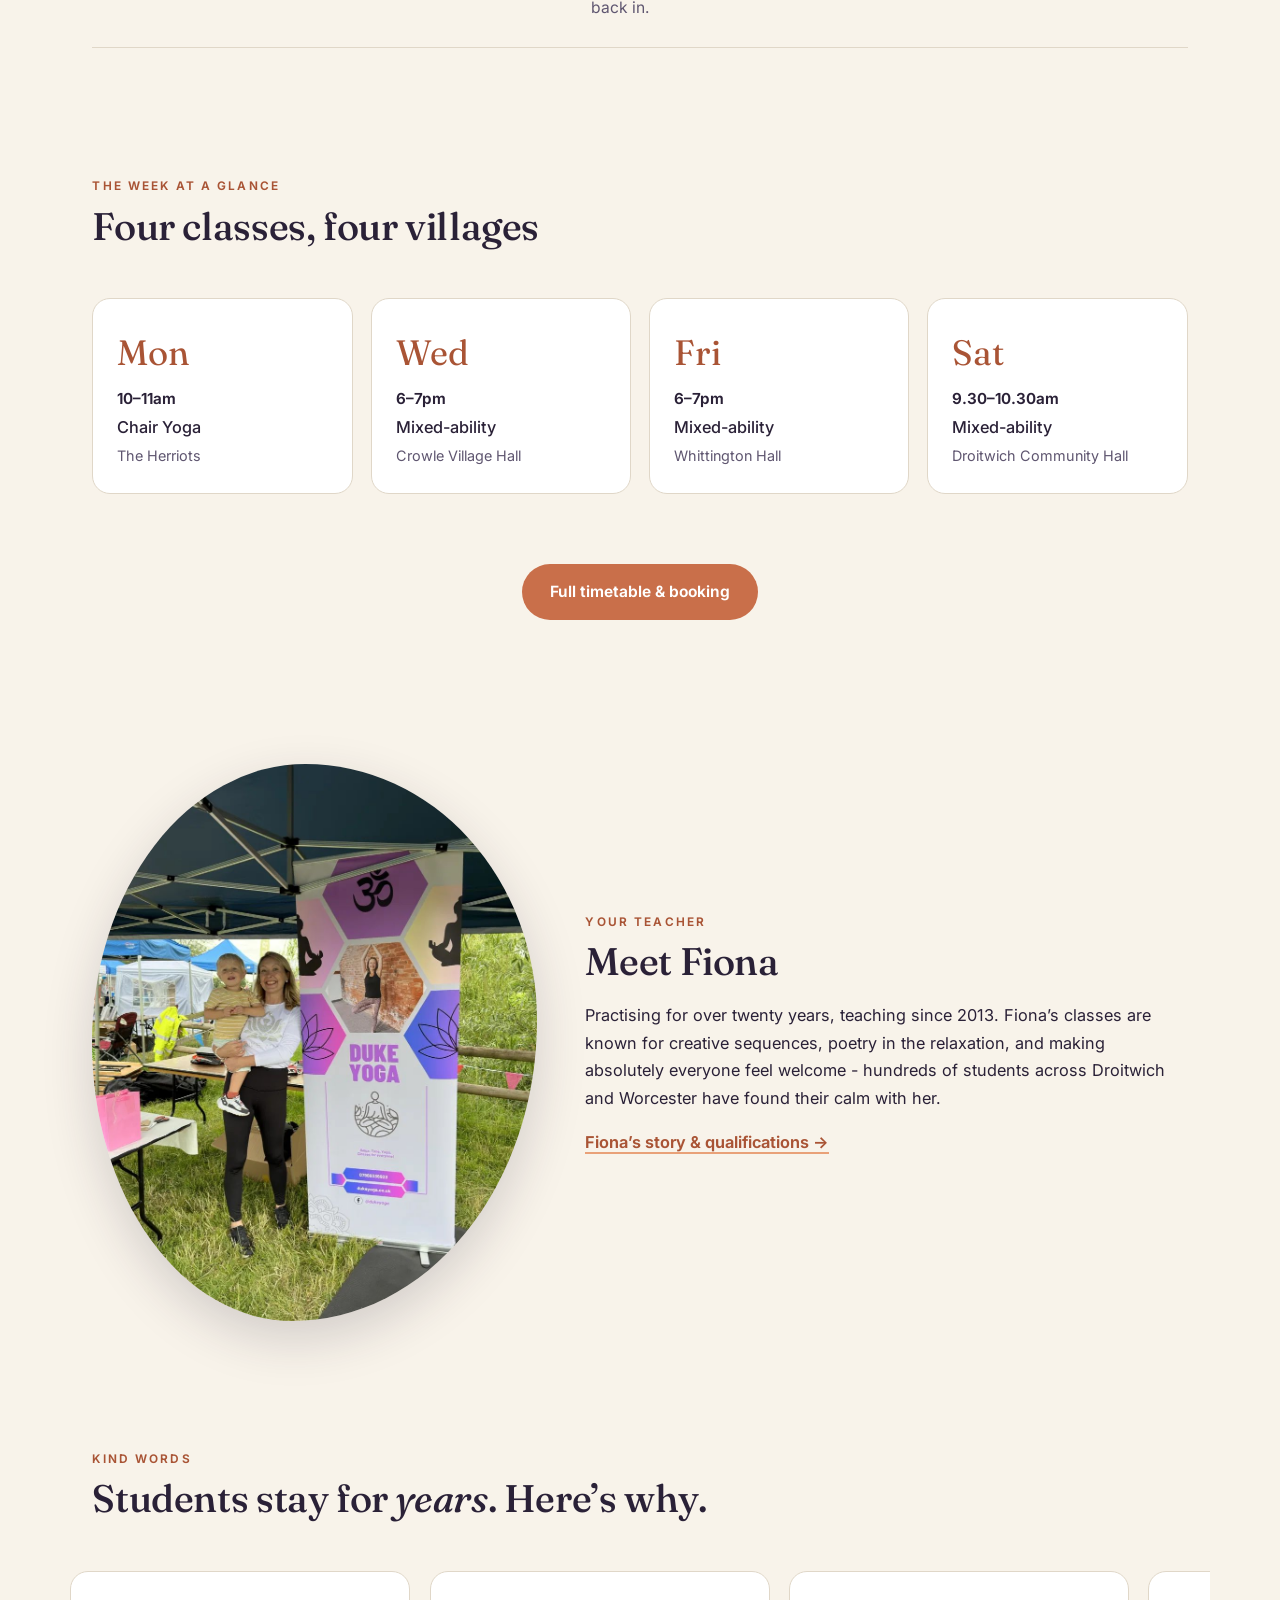
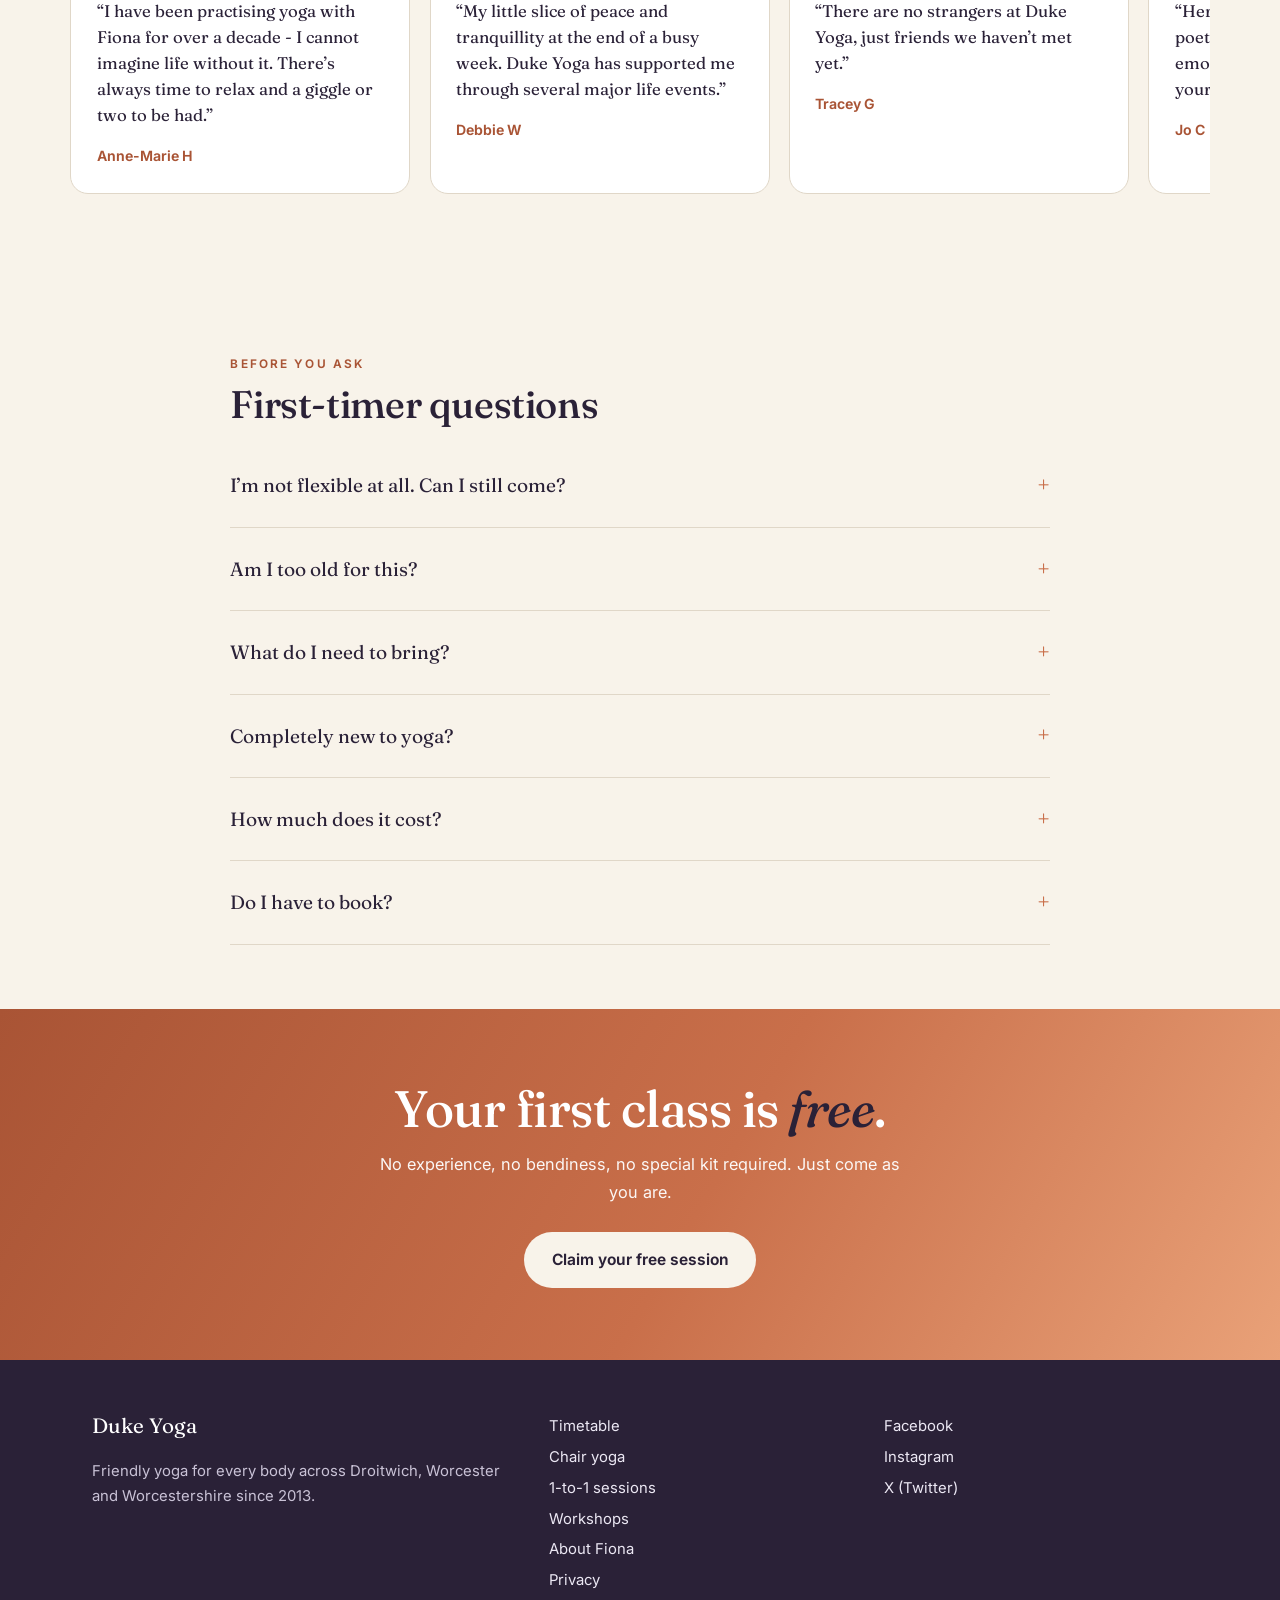
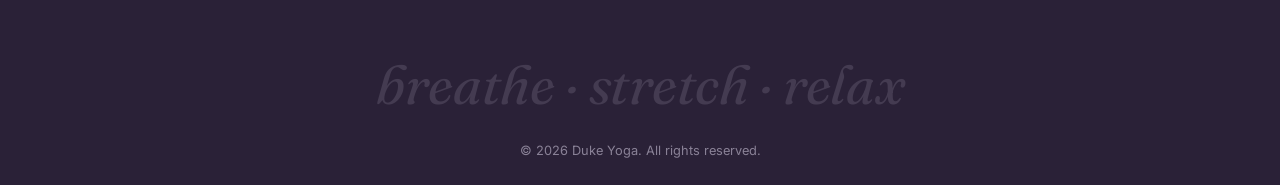
==== commit abf4ad6d: "Add files via upload" ====
--- a/index.html
+++ b/index.html
@@ -1,297 +1,297 @@
 <!DOCTYPE html>
 <html lang="en-GB">
 <head>
-  <meta charset="utf-8">
-  <meta name="viewport" content="width=device-width, initial-scale=1">
-  <title>Yoga Classes in Worcestershire | Droitwich & Worcester | Duke Yoga</title>
-  <meta name="description" content="Friendly Hatha, Vinyasa and Chair Yoga in Droitwich, Worcester and across Worcestershire. Every body, every age, every ability — your first class is free.">
-  <link rel="canonical" href="https://dukeyoga.co.uk/">
-  <meta property="og:site_name" content="Duke Yoga">
-  <meta property="og:title" content="Yoga Classes in Worcestershire | Droitwich & Worcester | Duke Yoga">
-  <meta property="og:description" content="Friendly Hatha, Vinyasa and Chair Yoga in Droitwich, Worcester and across Worcestershire. Every body, every age, every ability — your first class is free.">
-  <meta property="og:url" content="https://dukeyoga.co.uk/">
-  <meta property="og:locale" content="en_GB">
-  <meta name="theme-color" content="#2a2137">
-  <link rel="preconnect" href="https://fonts.googleapis.com">
-  <link rel="preconnect" href="https://fonts.gstatic.com" crossorigin>
-  <link href="https://fonts.googleapis.com/css2?family=Fraunces:ital,opsz,wght@0,9..144,340;0,9..144,500;0,9..144,640;1,9..144,340&family=Inter:wght@400;500;650&display=swap" rel="stylesheet">
-  <link rel="stylesheet" href="css/style.css">
-  <noscript><style>.reveal{opacity:1;transform:none}</style></noscript>
-  <link rel="icon" href="images/favicon.svg" type="image/svg+xml">
+ <meta charset="utf-8">
+ <meta name="viewport" content="width=device-width, initial-scale=1">
+ <title>Yoga Classes in Worcestershire | Droitwich & Worcester | Duke Yoga</title>
+ <meta name="description" content="Friendly Hatha, Vinyasa and Chair Yoga in Droitwich, Worcester and across Worcestershire. Every body, every age, every ability - your first class is free.">
+ <link rel="canonical" href="https://dukeyoga.co.uk/">
+ <meta property="og:site_name" content="Duke Yoga">
+ <meta property="og:title" content="Yoga Classes in Worcestershire | Droitwich & Worcester | Duke Yoga">
+ <meta property="og:description" content="Friendly Hatha, Vinyasa and Chair Yoga in Droitwich, Worcester and across Worcestershire. Every body, every age, every ability - your first class is free.">
+ <meta property="og:url" content="https://dukeyoga.co.uk/">
+ <meta property="og:locale" content="en_GB">
+ <meta name="theme-color" content="#2a2137">
+ <link rel="preconnect" href="https://fonts.googleapis.com">
+ <link rel="preconnect" href="https://fonts.gstatic.com" crossorigin>
+ <link href="https://fonts.googleapis.com/css2?family=Fraunces:ital,opsz,wght@0,9..144,340;0,9..144,500;0,9..144,640;1,9..144,340&family=Inter:wght@400;500;650&display=swap" rel="stylesheet">
+ <link rel="stylesheet" href="css/style.css">
+ <noscript><style>.reveal{opacity:1;transform:none}</style></noscript>
+ <link rel="icon" href="images/favicon.svg" type="image/svg+xml">
 <script type="application/ld+json">
 {
-  "@context": "https://schema.org",
-  "@type": "LocalBusiness",
-  "name": "Duke Yoga",
-  "url": "https://dukeyoga.co.uk/",
-  "description": "Friendly Hatha, Vinyasa and Chair Yoga classes in Droitwich, Worcester, Crowle and Whittington, Worcestershire. First session free.",
-  "founder": {"@type": "Person", "name": "Fiona Whitehead"},
-  "foundingDate": "2013",
-  "areaServed": [
-    {"@type": "Place", "name": "Droitwich Spa"},
-    {"@type": "Place", "name": "Worcester"},
-    {"@type": "Place", "name": "Crowle, Worcestershire"},
-    {"@type": "Place", "name": "Whittington, Worcestershire"},
-    {"@type": "Place", "name": "Worcestershire"}
-  ],
-  "sameAs": [
-    "https://www.facebook.com/DukeYoga/",
-    "https://www.instagram.com/dukeyoga/",
-    "https://www.x.com/DukeYoga1"
-  ],
-  "telephone": "+447969336923",
-  "priceRange": "££"
+ "@context": "https://schema.org",
+ "@type": "LocalBusiness",
+ "name": "Duke Yoga",
+ "url": "https://dukeyoga.co.uk/",
+ "description": "Friendly Hatha, Vinyasa and Chair Yoga classes in Droitwich, Worcester, Crowle and Whittington, Worcestershire. First session free.",
+ "founder": {"@type": "Person", "name": "Fiona Whitehead"},
+ "foundingDate": "2013",
+ "areaServed": [
+  {"@type": "Place", "name": "Droitwich Spa"},
+  {"@type": "Place", "name": "Worcester"},
+  {"@type": "Place", "name": "Crowle, Worcestershire"},
+  {"@type": "Place", "name": "Whittington, Worcestershire"},
+  {"@type": "Place", "name": "Worcestershire"}
+ ],
+ "sameAs": [
+  "https://www.facebook.com/DukeYoga/",
+  "https://www.instagram.com/dukeyoga/",
+  "https://www.x.com/DukeYoga1"
+ ],
+ "telephone": "+447969336923",
+ "priceRange": "££"
 }
 </script>
 </head>
 <body>
-  <a class="skip" href="#main">Skip to content</a>
-  <header class="site-header">
-    <div class="wrap header-inner">
-      <a class="brand" href="index.html" aria-label="Duke Yoga home">
-        <svg class="lotus" viewBox="0 0 48 32" aria-hidden="true"><path d="M24 4c-3 5-3 11 0 15 3-4 3-10 0-15Zm-9 4c-1 6 1 11 6 14-4 1-9-1-12-5 2-4 4-7 6-9Zm18 0c2 2 4 5 6 9-3 4-8 6-12 5 5-3 7-8 6-14ZM4 22c5-1 10 0 14 3-4 3-10 3-14-3Zm40 0c-4 6-10 6-14 3 4-3 9-4 14-3Z"/></svg>
-        <span>Duke&nbsp;Yoga</span>
-      </a>
-      <input type="checkbox" id="nav-toggle" class="nav-toggle" aria-hidden="true">
-      <label for="nav-toggle" class="nav-burger" aria-label="Open menu"><span></span><span></span><span></span></label>
-      <nav class="site-nav" aria-label="Main">
-            <a href="yoga-classes.html">Classes</a>
-            <a href="beginners.html">Beginners</a>
-            <a href="chair-yoga.html">Chair Yoga</a>
-            <a href="private-lessons.html">1-to-1</a>
-            <a href="yoga-workshops.html">Workshops</a>
-            <a href="about-us.html">Fiona</a>
-            <a class="nav-cta" href="contact-us.html">Book free class</a>
-      </nav>
-    </div>
-  </header>
-  <main id="main">
-
-    <section class="hero">
-      <div class="wrap hero-inner">
-        <p class="eyebrow">Droitwich &middot; Worcester &middot; Worcestershire &middot; est. 2013</p>
-        <h1 class="display">Yoga for<br><em>every body.</em></h1>
-        <p class="lede">Hatha, Vinyasa and Chair Yoga taught the friendly way &mdash; village halls, familiar faces, a proper relaxation, and usually a giggle. Your first class is free.</p>
-        <div class="cta-row">
-          <a class="btn btn-primary" href="yoga-classes.html">Find your class</a>
-          <a class="btn btn-ghost" href="#breathe">Take a breath first</a>
-        </div>
-      </div>
-      <div class="blob blob-a" aria-hidden="true"></div>
-      <div class="blob blob-b" aria-hidden="true"></div>
-    </section>
-
-    <div class="marquee" aria-hidden="true">
-      <div class="marquee-inner">
-        <div class="marquee-track">
-          <span>breathe</span><span>&#10042;</span><span>stretch</span><span>&#10042;</span><span>relax</span><span>&#10042;</span><span>repeat</span><span>&#10042;</span>
-          <span>breathe</span><span>&#10042;</span><span>stretch</span><span>&#10042;</span><span>relax</span><span>&#10042;</span><span>repeat</span><span>&#10042;</span>
-          <span>breathe</span><span>&#10042;</span><span>stretch</span><span>&#10042;</span><span>relax</span><span>&#10042;</span><span>repeat</span><span>&#10042;</span>
-          <span>breathe</span><span>&#10042;</span><span>stretch</span><span>&#10042;</span><span>relax</span><span>&#10042;</span><span>repeat</span><span>&#10042;</span>
-        </div>
-        <div class="marquee-track">
-          <span>breathe</span><span>&#10042;</span><span>stretch</span><span>&#10042;</span><span>relax</span><span>&#10042;</span><span>repeat</span><span>&#10042;</span>
-          <span>breathe</span><span>&#10042;</span><span>stretch</span><span>&#10042;</span><span>relax</span><span>&#10042;</span><span>repeat</span><span>&#10042;</span>
-          <span>breathe</span><span>&#10042;</span><span>stretch</span><span>&#10042;</span><span>relax</span><span>&#10042;</span><span>repeat</span><span>&#10042;</span>
-          <span>breathe</span><span>&#10042;</span><span>stretch</span><span>&#10042;</span><span>relax</span><span>&#10042;</span><span>repeat</span><span>&#10042;</span>
-        </div>
-      </div>
-    </div>
-
-    <!-- SEASONAL BANNER SLOT — county data shows demand spikes every January (new year) and September
-         (back-to-routine). Uncomment and update the line below during those months:
-    <div class="marquee" style="background:#a95435"><div class="marquee-inner"><div class="marquee-track"><span>New year, new you &mdash; first class free this January</span><span>&#10042;</span><span>New year, new you &mdash; first class free this January</span><span>&#10042;</span></div><div class="marquee-track"><span>New year, new you &mdash; first class free this January</span><span>&#10042;</span><span>New year, new you &mdash; first class free this January</span><span>&#10042;</span></div></div></div>
-    -->
-    <section class="section breathe" id="breathe">
-      <div class="wrap breathe-inner">
-        <div class="breath-ring" aria-hidden="true"><div class="breath-core"></div></div>
-        <div>
-          <h2 class="reveal">Right now, wherever you are</h2>
-          <p class="reveal max-prose">Follow the circle. In through the nose as it grows&hellip; and slowly out as it settles. That&rsquo;s it &mdash; that&rsquo;s the whole secret. Everything we do in class starts here.</p>
-          <p class="breath-word" aria-live="polite">Breathe in</p>
-        </div>
-      </div>
-    </section>
-
-    <section class="section">
-      <div class="wrap">
-        <p class="eyebrow reveal">Three ways in</p>
-        <h2 class="reveal">Choose your pace</h2>
-        <div class="style-list">
-          <a class="style-row reveal" href="yoga-classes.html">
-            <span class="style-num">01</span>
-            <span class="style-name">Vinyasa <em>Flow</em></span>
-            <span class="style-desc">Breath-led movement, pose to pose. Energising, warming, strong.</span>
-            <span class="style-arrow" aria-hidden="true">&rarr;</span>
-          </a>
-          <a class="style-row reveal" href="yoga-classes.html">
-            <span class="style-num">02</span>
-            <span class="style-name">Hatha</span>
-            <span class="style-desc">Slow and deliberate. Strength and flexibility with mindfulness at the centre.</span>
-            <span class="style-arrow" aria-hidden="true">&rarr;</span>
-          </a>
-          <a class="style-row reveal" href="chair-yoga.html">
-            <span class="style-num">03</span>
-            <span class="style-name">Chair <em>Yoga</em></span>
-            <span class="style-desc">All the benefits, none of the floor. Perfect for limited mobility or easing back in.</span>
-            <span class="style-arrow" aria-hidden="true">&rarr;</span>
-          </a>
-        </div>
-      </div>
-    </section>
-
-    <section class="section week">
-      <div class="wrap">
-        <p class="eyebrow reveal">The week at a glance</p>
-        <h2 class="reveal">Four classes, four villages</h2>
-      </div>
-      <div class="week-strip" role="list">
-        <a role="listitem" class="day-card" href="chair-yoga.html">
-          <span class="day-name">Mon</span>
-          <span class="day-time">10&ndash;11am</span>
-          <span class="day-what">Chair Yoga</span>
-          <span class="day-where">The Herriots</span>
-        </a>
-        <a role="listitem" class="day-card" href="yoga-classes.html">
-          <span class="day-name">Wed</span>
-          <span class="day-time">6&ndash;7pm</span>
-          <span class="day-what">Mixed-ability</span>
-          <span class="day-where">Crowle Village Hall</span>
-        </a>
-        <a role="listitem" class="day-card" href="yoga-classes.html">
-          <span class="day-name">Fri</span>
-          <span class="day-time">6&ndash;7pm</span>
-          <span class="day-what">Mixed-ability</span>
-          <span class="day-where">Whittington Hall</span>
-        </a>
-        <a role="listitem" class="day-card" href="yoga-classes.html">
-          <span class="day-name">Sat</span>
-          <span class="day-time">9.30&ndash;10.30am</span>
-          <span class="day-what">Mixed-ability</span>
-          <span class="day-where">Droitwich Community Hall</span>
-        </a>
-      </div>
-      <p class="center"><a class="btn btn-primary" href="yoga-classes.html">Full timetable &amp; booking</a></p>
-    </section>
-
-    <section class="section fiona">
-      <div class="wrap split">
-        <figure class="media-blob reveal">
-          <!-- LAUNCH CHECK: this photo includes a child — confirm parent/guardian consent before go-live,
-               or swap src to images/fiona-portrait.jpg -->
-          <img src="images/fiona-event.jpg" alt="Fiona at a community event beside the Duke Yoga banner" loading="lazy" onerror="this.closest('figure').classList.add('placeholder')">
-          <figcaption class="placeholder-note" aria-hidden="true">Fiona&rsquo;s photo goes here</figcaption>
-        </figure>
-        <div>
-          <p class="eyebrow reveal">Your teacher</p>
-          <h2 class="reveal">Meet Fiona</h2>
-          <p class="reveal">Practising for over twenty years, teaching since 2013. Fiona&rsquo;s classes are known for creative sequences, poetry in the relaxation, and making absolutely everyone feel welcome &mdash; hundreds of students across Droitwich and Worcester have found their calm with her.</p>
-          <p class="reveal"><a class="text-link" href="about-us.html">Fiona&rsquo;s story &amp; qualifications &rarr;</a></p>
-        </div>
-      </div>
-    </section>
-
-    <section class="section proof">
-      <div class="wrap">
-        <p class="eyebrow reveal">Kind words</p>
-        <h2 class="reveal">Students stay for <em>years</em>. Here&rsquo;s why.</h2>
-      </div>
-      <div class="quote-strip">
-        <blockquote class="quote-card"><p>&ldquo;I have been practising yoga with Fiona for over a decade &mdash; I cannot imagine life without it. There&rsquo;s always time to relax and a giggle or two to be had.&rdquo;</p><cite>Anne-Marie H</cite></blockquote>
-        <blockquote class="quote-card"><p>&ldquo;My little slice of peace and tranquillity at the end of a busy week. Duke Yoga has supported me through several major life events.&rdquo;</p><cite>Debbie W</cite></blockquote>
-        <blockquote class="quote-card"><p>&ldquo;There are no strangers at Duke Yoga, just friends we haven&rsquo;t met yet.&rdquo;</p><cite>Tracey G</cite></blockquote>
-        <blockquote class="quote-card"><p>&ldquo;Her relaxation often includes poetry and is guaranteed to lift your emotional well-being as much as your physical.&rdquo;</p><cite>Jo C</cite></blockquote>
-        <blockquote class="quote-card"><p>&ldquo;I gave it a try six years ago, and I&rsquo;m still here!&rdquo;</p><cite>Clare M</cite></blockquote>
-        <blockquote class="quote-card"><p>&ldquo;No matter how you&rsquo;re feeling, you always leave happier.&rdquo;</p><cite>Sara R</cite></blockquote>
-      </div>
-    </section>
-
-    <section class="section faq-section">
-      <div class="wrap max-prose-wide">
-        <p class="eyebrow reveal">Before you ask</p>
-        <h2 class="reveal">First-timer questions</h2>
-        <details class="faq reveal">
-          <summary>I&rsquo;m not flexible at all. Can I still come?</summary>
-          <p>That&rsquo;s exactly why you come &mdash; flexibility is the result of yoga, not the entry requirement. Every pose is adapted to the body it&rsquo;s in.</p>
-        </details>
-        <details class="faq reveal">
-          <summary>Am I too old for this?</summary>
-          <p>No. Classes span every age and ability, and the Monday chair yoga class means even limited mobility isn&rsquo;t a barrier. Everyone is welcome, no exceptions.</p>
-        </details>
-        <details class="faq reveal">
-          <summary>What do I need to bring?</summary>
-          <p>Comfy clothes you can move in, water, and a blanket for relaxation. Bring a mat if you have one &mdash; spares are available. For chair yoga, just bring yourself.</p>
-        </details>
-        <details class="faq reveal">
-          <summary>Completely new to yoga?</summary>
-          <p>Start here: <a href="beginners.html">our beginners page</a> covers your first class, what it costs, and which class to pick.</p>
-        </details>
-        <details class="faq reveal">
-          <summary>How much does it cost?</summary>
-          <p>Your first session is completely free, so you can try before you commit. <a href="contact-us.html">Message Fiona</a> for current class prices.</p>
-        </details>
-        <details class="faq reveal">
-          <summary>Do I have to book?</summary>
-          <p>It helps! <a href="contact-us.html">Drop Fiona a line</a> or message on <a href="https://www.facebook.com/DukeYoga/" rel="noopener">Facebook</a> and she&rsquo;ll save you a spot.</p>
-        </details>
-      </div>
-    </section>
-
-  </main>
-  <section class="cta-band">
-    <div class="wrap">
-      <h2 class="cta-title">Your first class is <em>free</em>.</h2>
-      <p>No experience, no bendiness, no special kit required. Just come as you are.</p>
-      <a class="btn btn-light" href="contact-us.html">Claim your free session</a>
-    </div>
-  </section>
-  <footer class="site-footer">
-    <div class="wrap footer-grid">
-      <div>
-        <p class="footer-brand">Duke Yoga</p>
-        <p>Friendly yoga for every body across Droitwich, Worcester and Worcestershire since 2013.</p>
-      </div>
-      <nav aria-label="Footer">
-        <a href="yoga-classes.html">Timetable</a>
-        <a href="chair-yoga.html">Chair yoga</a>
-        <a href="private-lessons.html">1-to-1 sessions</a>
-        <a href="yoga-workshops.html">Workshops</a>
-        <a href="about-us.html">About Fiona</a>
-        <a href="privacy-policy.html">Privacy</a>
-      </nav>
-      <div class="socials">
-        <a href="https://www.facebook.com/DukeYoga/" rel="noopener">Facebook</a>
-        <a href="https://www.instagram.com/dukeyoga/" rel="noopener">Instagram</a>
-        <a href="https://www.x.com/DukeYoga1" rel="noopener">X&nbsp;(Twitter)</a>
-      </div>
-    </div>
-    <p class="wrap big-wordmark" aria-hidden="true">breathe &middot; stretch &middot; relax</p>
-    <p class="wrap copyright">&copy; 2026 Duke Yoga. All rights reserved.</p>
-  </footer>
-  <a class="sticky-cta" href="contact-us.html">First class free &mdash; book now</a>
+ <a class="skip" href="#main">Skip to content</a>
+ <header class="site-header">
+  <div class="wrap header-inner">
+   <a class="brand" href="index.html" aria-label="Duke Yoga home">
+    <svg class="lotus" viewBox="0 0 48 32" aria-hidden="true"><path d="M24 4c-3 5-3 11 0 15 3-4 3-10 0-15Zm-9 4c-1 6 1 11 6 14-4 1-9-1-12-5 2-4 4-7 6-9Zm18 0c2 2 4 5 6 9-3 4-8 6-12 5 5-3 7-8 6-14ZM4 22c5-1 10 0 14 3-4 3-10 3-14-3Zm40 0c-4 6-10 6-14 3 4-3 9-4 14-3Z"/></svg>
+    <span>Duke&nbsp;Yoga</span>
+   </a>
+   <input type="checkbox" id="nav-toggle" class="nav-toggle" aria-hidden="true">
+   <label for="nav-toggle" class="nav-burger" aria-label="Open menu"><span></span><span></span><span></span></label>
+   <nav class="site-nav" aria-label="Main">
+      <a href="yoga-classes.html">Classes</a>
+      <a href="beginners.html">Beginners</a>
+      <a href="chair-yoga.html">Chair Yoga</a>
+      <a href="private-lessons.html">1-to-1</a>
+      <a href="yoga-workshops.html">Workshops</a>
+      <a href="about-us.html">Fiona</a>
+      <a class="nav-cta" href="contact-us.html">Book free class</a>
+   </nav>
+  </div>
+ </header>
+ <main id="main">
+
+  <section class="hero">
+   <div class="wrap hero-inner">
+    <p class="eyebrow">Droitwich &middot; Worcester &middot; Worcestershire &middot; est. 2013</p>
+    <h1 class="display">Yoga for<br><em>every body.</em></h1>
+    <p class="lede">Hatha, Vinyasa and Chair Yoga taught the friendly way - village halls, familiar faces, a proper relaxation, and usually a giggle. Your first class is free.</p>
+    <div class="cta-row">
+     <a class="btn btn-primary" href="yoga-classes.html">Find your class</a>
+     <a class="btn btn-ghost" href="#breathe">Take a breath first</a>
+    </div>
+   </div>
+   <div class="blob blob-a" aria-hidden="true"></div>
+   <div class="blob blob-b" aria-hidden="true"></div>
+  </section>
+
+  <div class="marquee" aria-hidden="true">
+   <div class="marquee-inner">
+    <div class="marquee-track">
+     <span>breathe</span><span>&#10042;</span><span>stretch</span><span>&#10042;</span><span>relax</span><span>&#10042;</span><span>repeat</span><span>&#10042;</span>
+     <span>breathe</span><span>&#10042;</span><span>stretch</span><span>&#10042;</span><span>relax</span><span>&#10042;</span><span>repeat</span><span>&#10042;</span>
+     <span>breathe</span><span>&#10042;</span><span>stretch</span><span>&#10042;</span><span>relax</span><span>&#10042;</span><span>repeat</span><span>&#10042;</span>
+     <span>breathe</span><span>&#10042;</span><span>stretch</span><span>&#10042;</span><span>relax</span><span>&#10042;</span><span>repeat</span><span>&#10042;</span>
+    </div>
+    <div class="marquee-track">
+     <span>breathe</span><span>&#10042;</span><span>stretch</span><span>&#10042;</span><span>relax</span><span>&#10042;</span><span>repeat</span><span>&#10042;</span>
+     <span>breathe</span><span>&#10042;</span><span>stretch</span><span>&#10042;</span><span>relax</span><span>&#10042;</span><span>repeat</span><span>&#10042;</span>
+     <span>breathe</span><span>&#10042;</span><span>stretch</span><span>&#10042;</span><span>relax</span><span>&#10042;</span><span>repeat</span><span>&#10042;</span>
+     <span>breathe</span><span>&#10042;</span><span>stretch</span><span>&#10042;</span><span>relax</span><span>&#10042;</span><span>repeat</span><span>&#10042;</span>
+    </div>
+   </div>
+  </div>
+
+  <!-- SEASONAL BANNER SLOT - county data shows demand spikes every January (new year) and September
+     (back-to-routine). Uncomment and update the line below during those months:
+  <div class="marquee" style="background:#a95435"><div class="marquee-inner"><div class="marquee-track"><span>New year, new you - first class free this January</span><span>&#10042;</span><span>New year, new you - first class free this January</span><span>&#10042;</span></div><div class="marquee-track"><span>New year, new you - first class free this January</span><span>&#10042;</span><span>New year, new you - first class free this January</span><span>&#10042;</span></div></div></div>
+  -->
+  <section class="section breathe" id="breathe">
+   <div class="wrap breathe-inner">
+    <div class="breath-ring" aria-hidden="true"><div class="breath-core"></div></div>
+    <div>
+     <h2 class="reveal">Right now, wherever you are</h2>
+     <p class="reveal max-prose">Follow the circle. In through the nose as it grows&hellip; and slowly out as it settles. That&rsquo;s it - that&rsquo;s the whole secret. Everything we do in class starts here.</p>
+     <p class="breath-word" aria-live="polite">Breathe in</p>
+    </div>
+   </div>
+  </section>
+
+  <section class="section">
+   <div class="wrap">
+    <p class="eyebrow reveal">Three ways in</p>
+    <h2 class="reveal">Choose your pace</h2>
+    <div class="style-list">
+     <a class="style-row reveal" href="yoga-classes.html">
+      <span class="style-num">01</span>
+      <span class="style-name">Vinyasa <em>Flow</em></span>
+      <span class="style-desc">Breath-led movement, pose to pose. Energising, warming, strong.</span>
+      <span class="style-arrow" aria-hidden="true">&rarr;</span>
+     </a>
+     <a class="style-row reveal" href="yoga-classes.html">
+      <span class="style-num">02</span>
+      <span class="style-name">Hatha</span>
+      <span class="style-desc">Slow and deliberate. Strength and flexibility with mindfulness at the centre.</span>
+      <span class="style-arrow" aria-hidden="true">&rarr;</span>
+     </a>
+     <a class="style-row reveal" href="chair-yoga.html">
+      <span class="style-num">03</span>
+      <span class="style-name">Chair <em>Yoga</em></span>
+      <span class="style-desc">All the benefits, none of the floor. Perfect for limited mobility or easing back in.</span>
+      <span class="style-arrow" aria-hidden="true">&rarr;</span>
+     </a>
+    </div>
+   </div>
+  </section>
+
+  <section class="section week">
+   <div class="wrap">
+    <p class="eyebrow reveal">The week at a glance</p>
+    <h2 class="reveal">Four classes, four villages</h2>
+   </div>
+   <div class="week-strip" role="list">
+    <a role="listitem" class="day-card" href="chair-yoga.html">
+     <span class="day-name">Mon</span>
+     <span class="day-time">10&ndash;11am</span>
+     <span class="day-what">Chair Yoga</span>
+     <span class="day-where">The Herriots</span>
+    </a>
+    <a role="listitem" class="day-card" href="yoga-classes.html">
+     <span class="day-name">Wed</span>
+     <span class="day-time">6&ndash;7pm</span>
+     <span class="day-what">Mixed-ability</span>
+     <span class="day-where">Crowle Village Hall</span>
+    </a>
+    <a role="listitem" class="day-card" href="yoga-classes.html">
+     <span class="day-name">Fri</span>
+     <span class="day-time">6&ndash;7pm</span>
+     <span class="day-what">Mixed-ability</span>
+     <span class="day-where">Whittington Hall</span>
+    </a>
+    <a role="listitem" class="day-card" href="yoga-classes.html">
+     <span class="day-name">Sat</span>
+     <span class="day-time">9.30&ndash;10.30am</span>
+     <span class="day-what">Mixed-ability</span>
+     <span class="day-where">Droitwich Community Hall</span>
+    </a>
+   </div>
+   <p class="center"><a class="btn btn-primary" href="yoga-classes.html">Full timetable &amp; booking</a></p>
+  </section>
+
+  <section class="section fiona">
+   <div class="wrap split">
+    <figure class="media-blob reveal">
+     <!-- LAUNCH CHECK: this photo includes a child - confirm parent/guardian consent before go-live,
+        or swap src to images/fiona-portrait.jpg -->
+     <img src="images/fiona-event.jpg" alt="Fiona at a community event beside the Duke Yoga banner" loading="lazy" onerror="this.closest('figure').classList.add('placeholder')">
+     <figcaption class="placeholder-note" aria-hidden="true">Fiona&rsquo;s photo goes here</figcaption>
+    </figure>
+    <div>
+     <p class="eyebrow reveal">Your teacher</p>
+     <h2 class="reveal">Meet Fiona</h2>
+     <p class="reveal">Practising for over twenty years, teaching since 2013. Fiona&rsquo;s classes are known for creative sequences, poetry in the relaxation, and making absolutely everyone feel welcome - hundreds of students across Droitwich and Worcester have found their calm with her.</p>
+     <p class="reveal"><a class="text-link" href="about-us.html">Fiona&rsquo;s story &amp; qualifications &rarr;</a></p>
+    </div>
+   </div>
+  </section>
+
+  <section class="section proof">
+   <div class="wrap">
+    <p class="eyebrow reveal">Kind words</p>
+    <h2 class="reveal">Students stay for <em>years</em>. Here&rsquo;s why.</h2>
+   </div>
+   <div class="quote-strip">
+    <blockquote class="quote-card"><p>&ldquo;I have been practising yoga with Fiona for over a decade - I cannot imagine life without it. There&rsquo;s always time to relax and a giggle or two to be had.&rdquo;</p><cite>Anne-Marie H</cite></blockquote>
+    <blockquote class="quote-card"><p>&ldquo;My little slice of peace and tranquillity at the end of a busy week. Duke Yoga has supported me through several major life events.&rdquo;</p><cite>Debbie W</cite></blockquote>
+    <blockquote class="quote-card"><p>&ldquo;There are no strangers at Duke Yoga, just friends we haven&rsquo;t met yet.&rdquo;</p><cite>Tracey G</cite></blockquote>
+    <blockquote class="quote-card"><p>&ldquo;Her relaxation often includes poetry and is guaranteed to lift your emotional well-being as much as your physical.&rdquo;</p><cite>Jo C</cite></blockquote>
+    <blockquote class="quote-card"><p>&ldquo;I gave it a try six years ago, and I&rsquo;m still here!&rdquo;</p><cite>Clare M</cite></blockquote>
+    <blockquote class="quote-card"><p>&ldquo;No matter how you&rsquo;re feeling, you always leave happier.&rdquo;</p><cite>Sara R</cite></blockquote>
+   </div>
+  </section>
+
+  <section class="section faq-section">
+   <div class="wrap max-prose-wide">
+    <p class="eyebrow reveal">Before you ask</p>
+    <h2 class="reveal">First-timer questions</h2>
+    <details class="faq reveal">
+     <summary>I&rsquo;m not flexible at all. Can I still come?</summary>
+     <p>That&rsquo;s exactly why you come - flexibility is the result of yoga, not the entry requirement. Every pose is adapted to the body it&rsquo;s in.</p>
+    </details>
+    <details class="faq reveal">
+     <summary>Am I too old for this?</summary>
+     <p>No. Classes span every age and ability, and the Monday chair yoga class means even limited mobility isn&rsquo;t a barrier. Everyone is welcome, no exceptions.</p>
+    </details>
+    <details class="faq reveal">
+     <summary>What do I need to bring?</summary>
+     <p>Comfy clothes you can move in, water, and a blanket for relaxation. Bring a mat if you have one - spares are available. For chair yoga, just bring yourself.</p>
+    </details>
+    <details class="faq reveal">
+     <summary>Completely new to yoga?</summary>
+     <p>Start here: <a href="beginners.html">our beginners page</a> covers your first class, what it costs, and which class to pick.</p>
+    </details>
+    <details class="faq reveal">
+     <summary>How much does it cost?</summary>
+     <p>Your first session is completely free, so you can try before you commit. <a href="contact-us.html">Message Fiona</a> for current class prices.</p>
+    </details>
+    <details class="faq reveal">
+     <summary>Do I have to book?</summary>
+     <p>It helps! <a href="contact-us.html">Drop Fiona a line</a> or message on <a href="https://www.facebook.com/DukeYoga/" rel="noopener">Facebook</a> and she&rsquo;ll save you a spot.</p>
+    </details>
+   </div>
+  </section>
+
+ </main>
+ <section class="cta-band">
+  <div class="wrap">
+   <h2 class="cta-title">Your first class is <em>free</em>.</h2>
+   <p>No experience, no bendiness, no special kit required. Just come as you are.</p>
+   <a class="btn btn-light" href="contact-us.html">Claim your free session</a>
+  </div>
+ </section>
+ <footer class="site-footer">
+  <div class="wrap footer-grid">
+   <div>
+    <p class="footer-brand">Duke Yoga</p>
+    <p>Friendly yoga for every body across Droitwich, Worcester and Worcestershire since 2013.</p>
+   </div>
+   <nav aria-label="Footer">
+    <a href="yoga-classes.html">Timetable</a>
+    <a href="chair-yoga.html">Chair yoga</a>
+    <a href="private-lessons.html">1-to-1 sessions</a>
+    <a href="yoga-workshops.html">Workshops</a>
+    <a href="about-us.html">About Fiona</a>
+    <a href="privacy-policy.html">Privacy</a>
+   </nav>
+   <div class="socials">
+    <a href="https://www.facebook.com/DukeYoga/" rel="noopener">Facebook</a>
+    <a href="https://www.instagram.com/dukeyoga/" rel="noopener">Instagram</a>
+    <a href="https://www.x.com/DukeYoga1" rel="noopener">X&nbsp;(Twitter)</a>
+   </div>
+  </div>
+  <p class="wrap big-wordmark" aria-hidden="true">breathe &middot; stretch &middot; relax</p>
+  <p class="wrap copyright">&copy; 2026 Duke Yoga. All rights reserved.</p>
+ </footer>
+ <a class="sticky-cta" href="contact-us.html">First class free - book now</a>
 <script>
 (function(){
-  // reveal on scroll
-  var reduce = window.matchMedia('(prefers-reduced-motion: reduce)').matches;
-  if(!reduce && 'IntersectionObserver' in window){
-    var io = new IntersectionObserver(function(es){
-      es.forEach(function(e){ if(e.isIntersecting){ e.target.classList.add('in'); io.unobserve(e.target);} });
-    },{threshold:.12});
-    document.querySelectorAll('.reveal').forEach(function(el){ io.observe(el); });
-  } else {
-    document.querySelectorAll('.reveal').forEach(function(el){ el.classList.add('in'); });
-  }
-  // breathing guide
-  var word = document.querySelector('.breath-word');
-  if(word && !reduce){
-    var phases = [['Breathe in',4000],['Hold',2000],['Breathe out',6000]];
-    var i = 0;
-    (function next(){
-      word.textContent = phases[i][0];
-      word.classList.remove('fade'); void word.offsetWidth; word.classList.add('fade');
-      setTimeout(function(){ i=(i+1)%phases.length; next(); }, phases[i][1]);
-    })();
-  }
+ // reveal on scroll
+ var reduce = window.matchMedia('(prefers-reduced-motion: reduce)').matches;
+ if(!reduce && 'IntersectionObserver' in window){
+  var io = new IntersectionObserver(function(es){
+   es.forEach(function(e){ if(e.isIntersecting){ e.target.classList.add('in'); io.unobserve(e.target);} });
+  },{threshold:.12});
+  document.querySelectorAll('.reveal').forEach(function(el){ io.observe(el); });
+ } else {
+  document.querySelectorAll('.reveal').forEach(function(el){ el.classList.add('in'); });
+ }
+ // breathing guide
+ var word = document.querySelector('.breath-word');
+ if(word && !reduce){
+  var phases = [['Breathe in',4000],['Hold',2000],['Breathe out',6000]];
+  var i = 0;
+  (function next(){
+   word.textContent = phases[i][0];
+   word.classList.remove('fade'); void word.offsetWidth; word.classList.add('fade');
+   setTimeout(function(){ i=(i+1)%phases.length; next(); }, phases[i][1]);
+  })();
+ }
 })();
 </script>
 </body>
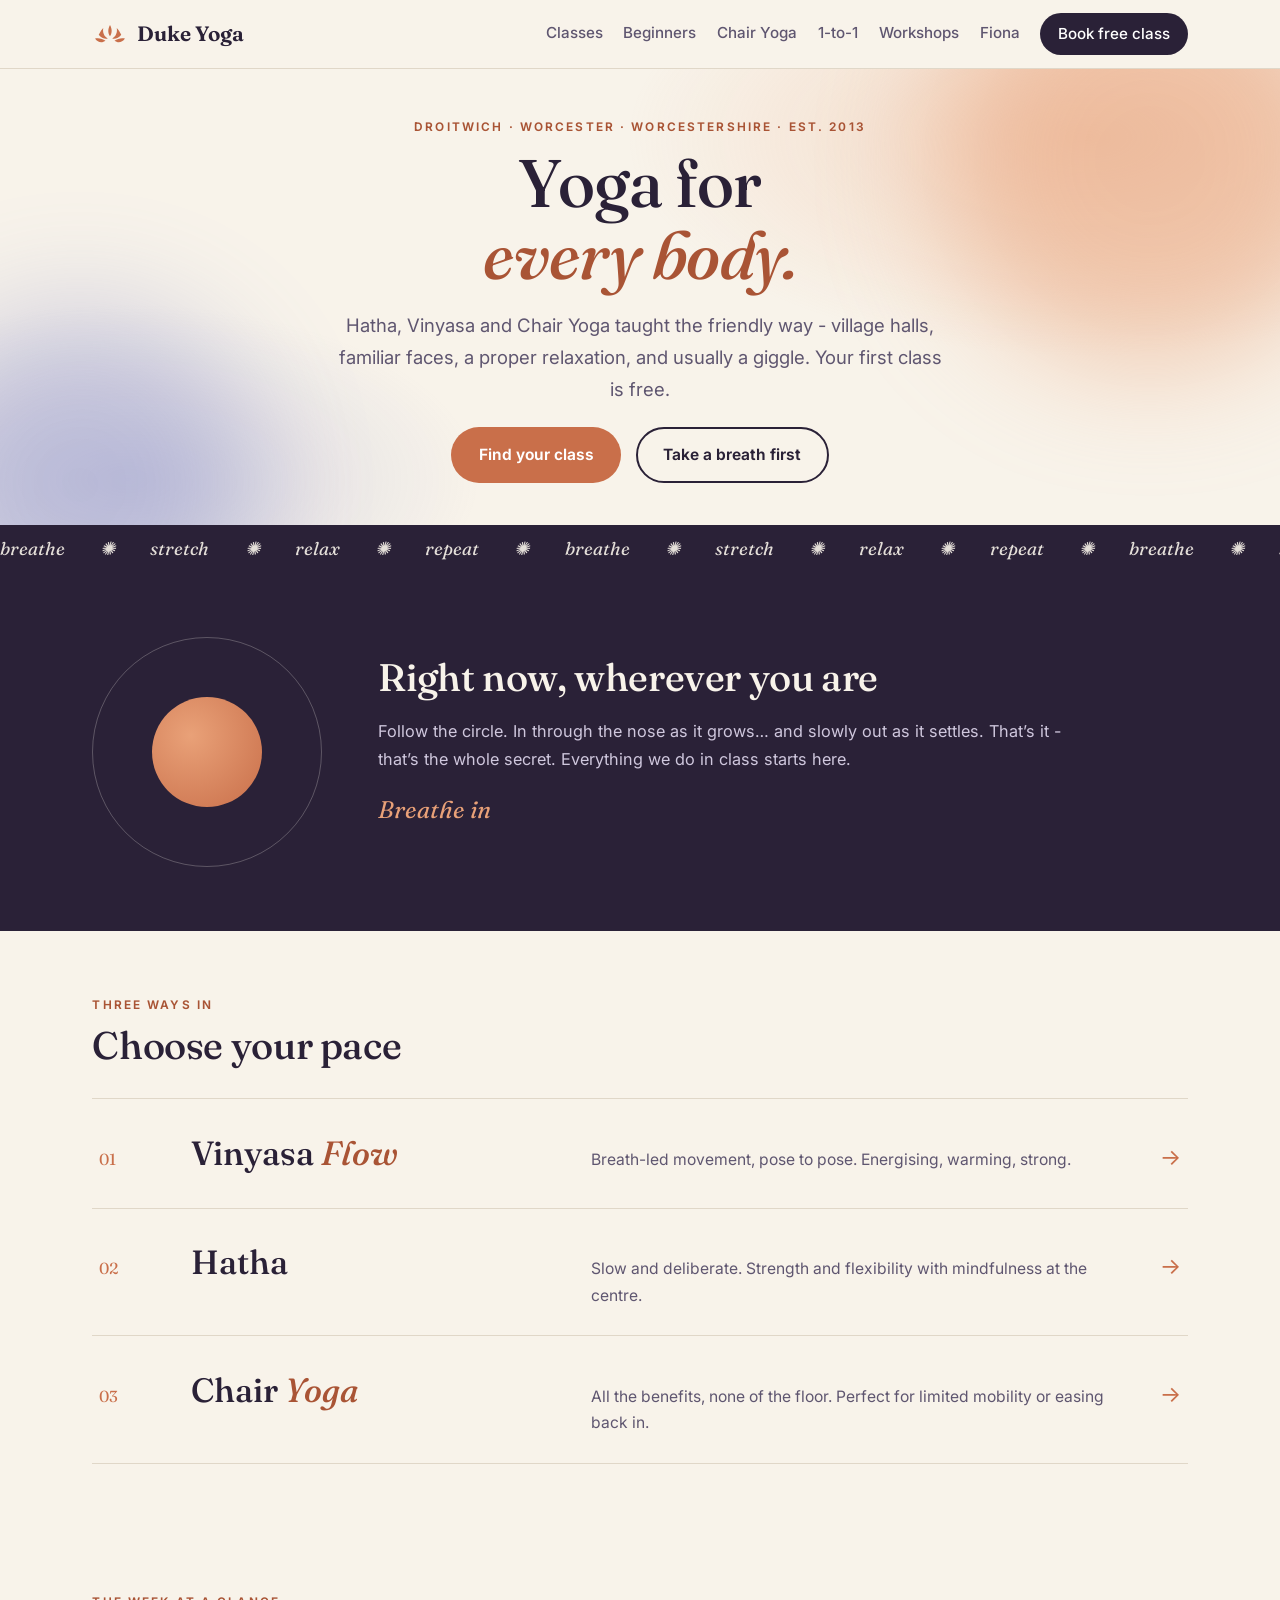
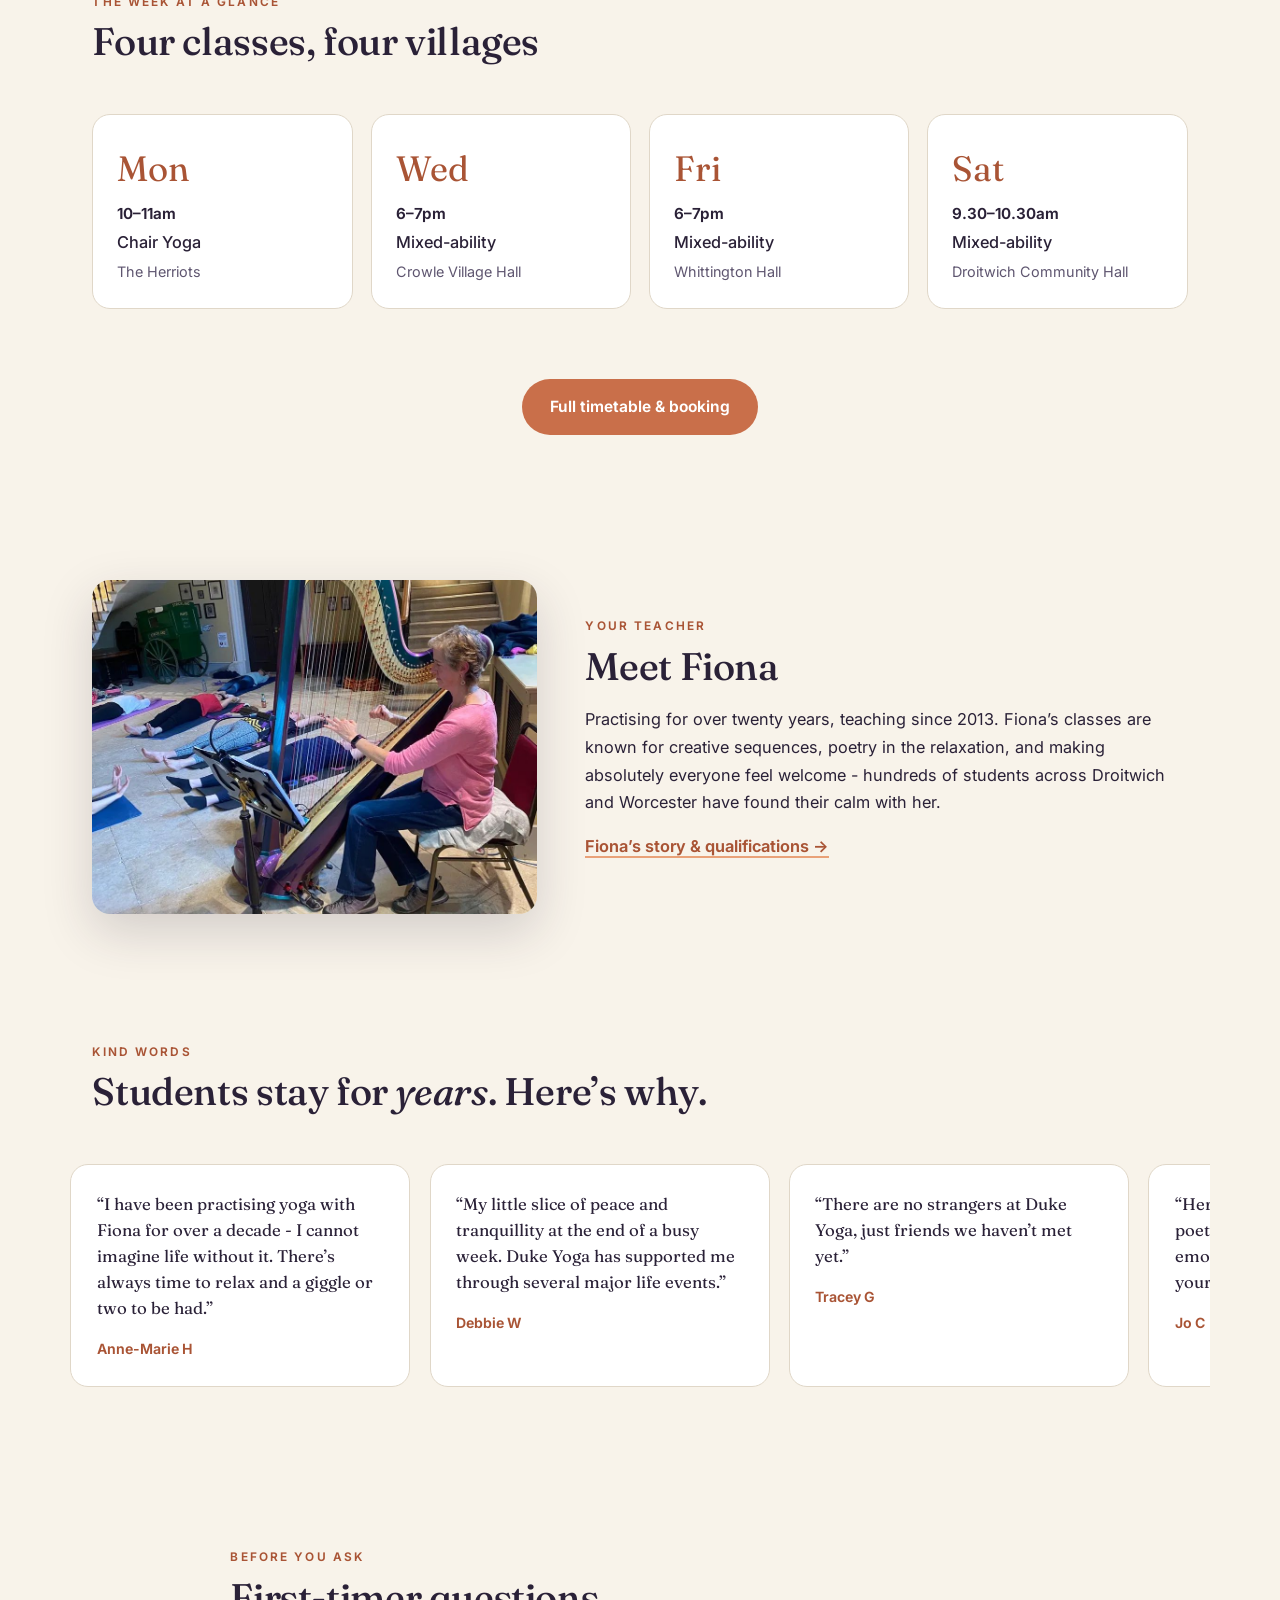
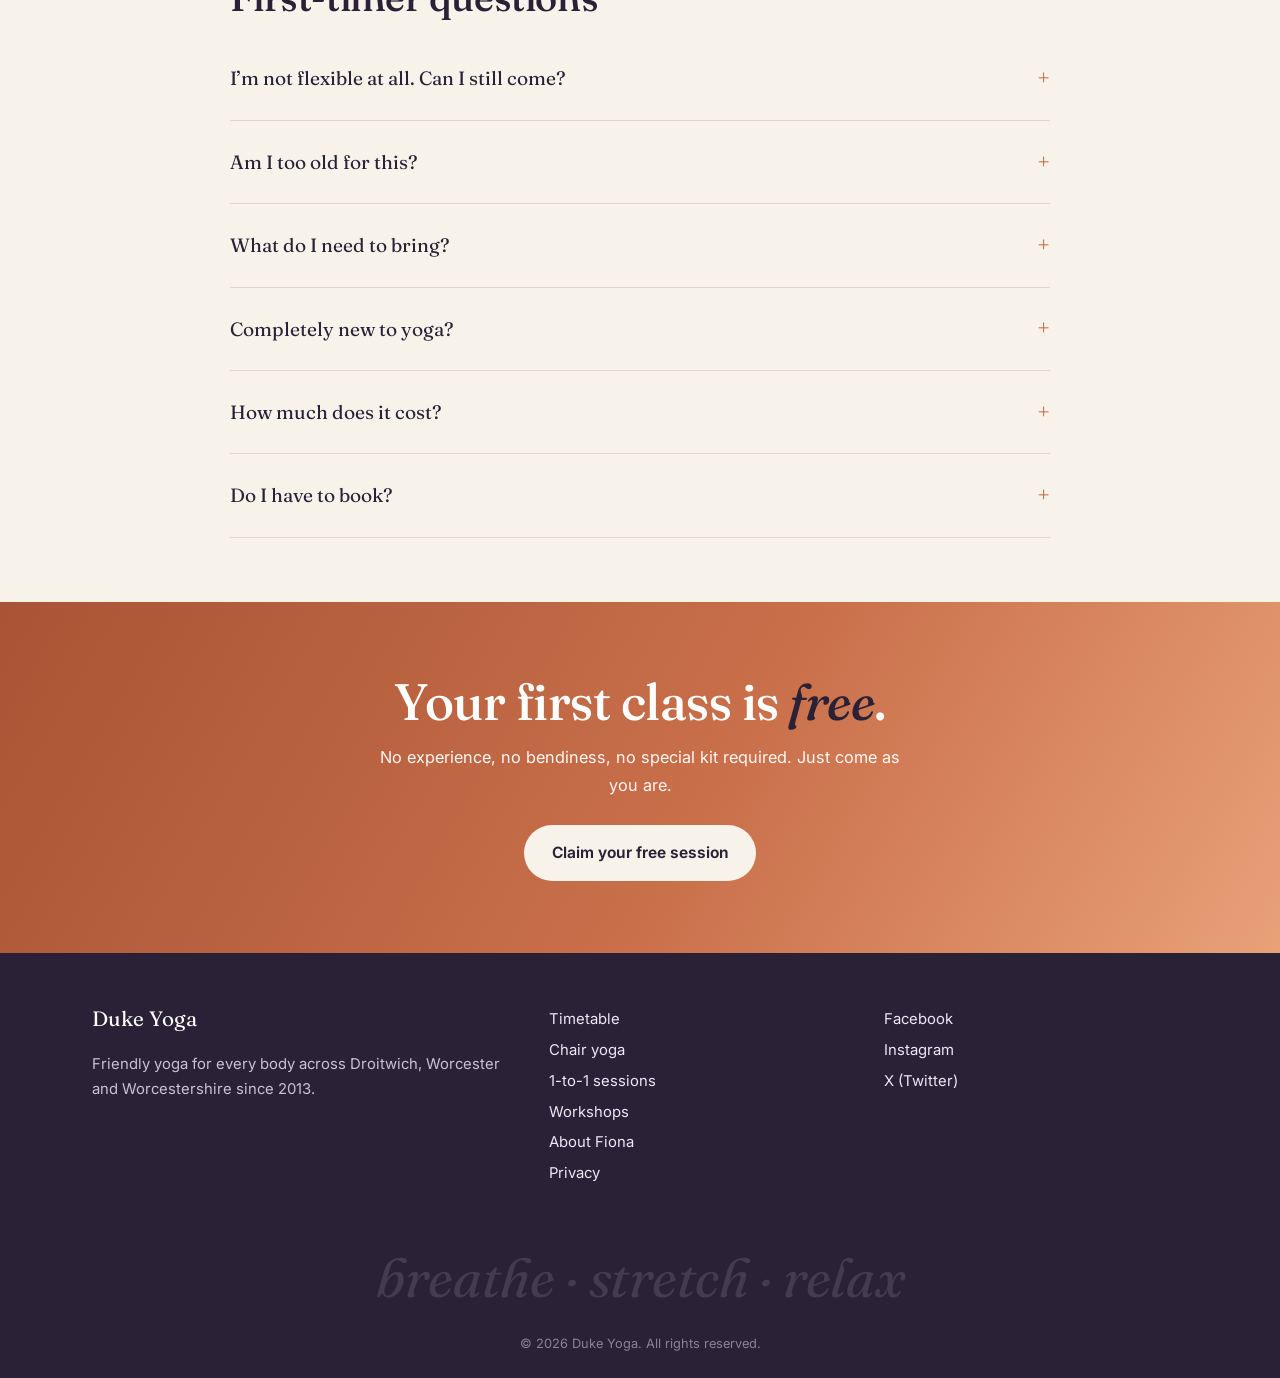
==== commit 8c61fb46: "new updates" ====
--- a/index.html
+++ b/index.html
@@ -176,10 +176,9 @@
 
   <section class="section fiona">
    <div class="wrap split">
-    <figure class="media-blob reveal">
-     <!-- LAUNCH CHECK: this photo includes a child - confirm parent/guardian consent before go-live,
-        or swap src to images/fiona-portrait.jpg -->
-     <img src="images/fiona-event.jpg" alt="Fiona at a community event beside the Duke Yoga banner" loading="lazy" onerror="this.closest('figure').classList.add('placeholder')">
+    <figure class="media-photo reveal">
+     <!-- fiona-event.jpg is held back pending guardian consent for the child in frame -->
+     <img src="images/class-hall.jpg" alt="Fiona leading a mixed-ability yoga class in a village hall" loading="lazy" onerror="this.closest('figure').classList.add('placeholder')">
      <figcaption class="placeholder-note" aria-hidden="true">Fiona&rsquo;s photo goes here</figcaption>
     </figure>
     <div>
@@ -228,7 +227,7 @@
     </details>
     <details class="faq reveal">
      <summary>How much does it cost?</summary>
-     <p>Your first session is completely free, so you can try before you commit. <a href="contact-us.html">Message Fiona</a> for current class prices.</p>
+     <p>Your first session is completely free. After that it&rsquo;s &pound;8 a class - or &pound;30 for a block of four (&pound;7.50 each), and the block dates don&rsquo;t have to be consecutive.</p>
     </details>
     <details class="faq reveal">
      <summary>Do I have to book?</summary>
--- a/css/style.css
+++ b/css/style.css
@@ -61,17 +61,18 @@
 }
 
 /* ============ hero ============ */
-.hero{position:relative;overflow:hidden;padding:6.5rem 0 5.5rem;background:
+.hero{position:relative;overflow:hidden;padding:3rem 0 2.6rem;background:
   radial-gradient(60% 80% at 85% 15%,rgba(233,161,120,.35),transparent 60%),
   radial-gradient(50% 70% at 10% 90%,rgba(107,115,193,.22),transparent 55%),
   var(--cream)}
-.hero-inner{position:relative;z-index:2}
-.display{font-size:clamp(3rem,9vw,6.2rem);margin:.1em 0 .25em;font-weight:500}
+.hero-inner{position:relative;z-index:2;text-align:center}
+.display{font-size:clamp(2.6rem,6vw,4.2rem);margin:.1em 0 .2em;font-weight:500}
 .display em{color:var(--terra-deep)}
 .display-sm{font-size:clamp(2.2rem,5.5vw,3.6rem);margin:.15em 0 .35em;font-weight:500}
 .display-sm em{color:var(--terra-deep)}
-.hero .lede{max-width:38rem}
-.cta-row{display:flex;gap:.9rem;flex-wrap:wrap;margin-top:1.8rem}
+.hero .lede{max-width:38rem;margin-left:auto;margin-right:auto}
+.hero .cta-row{justify-content:center}
+.cta-row{display:flex;gap:.9rem;flex-wrap:wrap;margin-top:1.4rem}
 .btn{display:inline-block;padding:.8rem 1.6rem;border-radius:99px;text-decoration:none;font-weight:650;font-size:.97rem;border:2px solid transparent;transition:.15s;cursor:pointer;font-family:var(--font-body)}
 .btn-primary{background:var(--terra);color:#fff}
 .btn-primary:hover{background:var(--terra-deep)}
@@ -137,6 +138,12 @@
 @media(max-width:820px){.split{grid-template-columns:1fr}}
 .media-blob{margin:0;overflow:hidden;border-radius:48% 52% 55% 45%/50% 46% 54% 50%;box-shadow:0 18px 50px rgba(42,33,55,.18)}
 .media-blob img{width:100%;aspect-ratio:4/5;object-fit:cover}
+.media-photo{margin:0;border-radius:var(--radius);overflow:hidden;box-shadow:0 18px 50px rgba(42,33,55,.18)}
+.media-photo img{width:100%;height:100%;object-fit:cover;aspect-ratio:4/3}
+.photo-grid{display:grid;grid-template-columns:repeat(3,1fr);gap:1.2rem;margin:0 0 2rem}
+.photo-grid figure{margin:0;border-radius:var(--radius);overflow:hidden}
+.photo-grid img{width:100%;height:100%;object-fit:cover;aspect-ratio:4/3}
+@media(max-width:820px){.photo-grid{grid-template-columns:1fr}}
 .placeholder-note{display:none}
 figure.placeholder{background:linear-gradient(140deg,var(--apricot),var(--terra) 60%,var(--peri));aspect-ratio:4/5;display:flex;align-items:center;justify-content:center}
 figure.placeholder img{display:none}
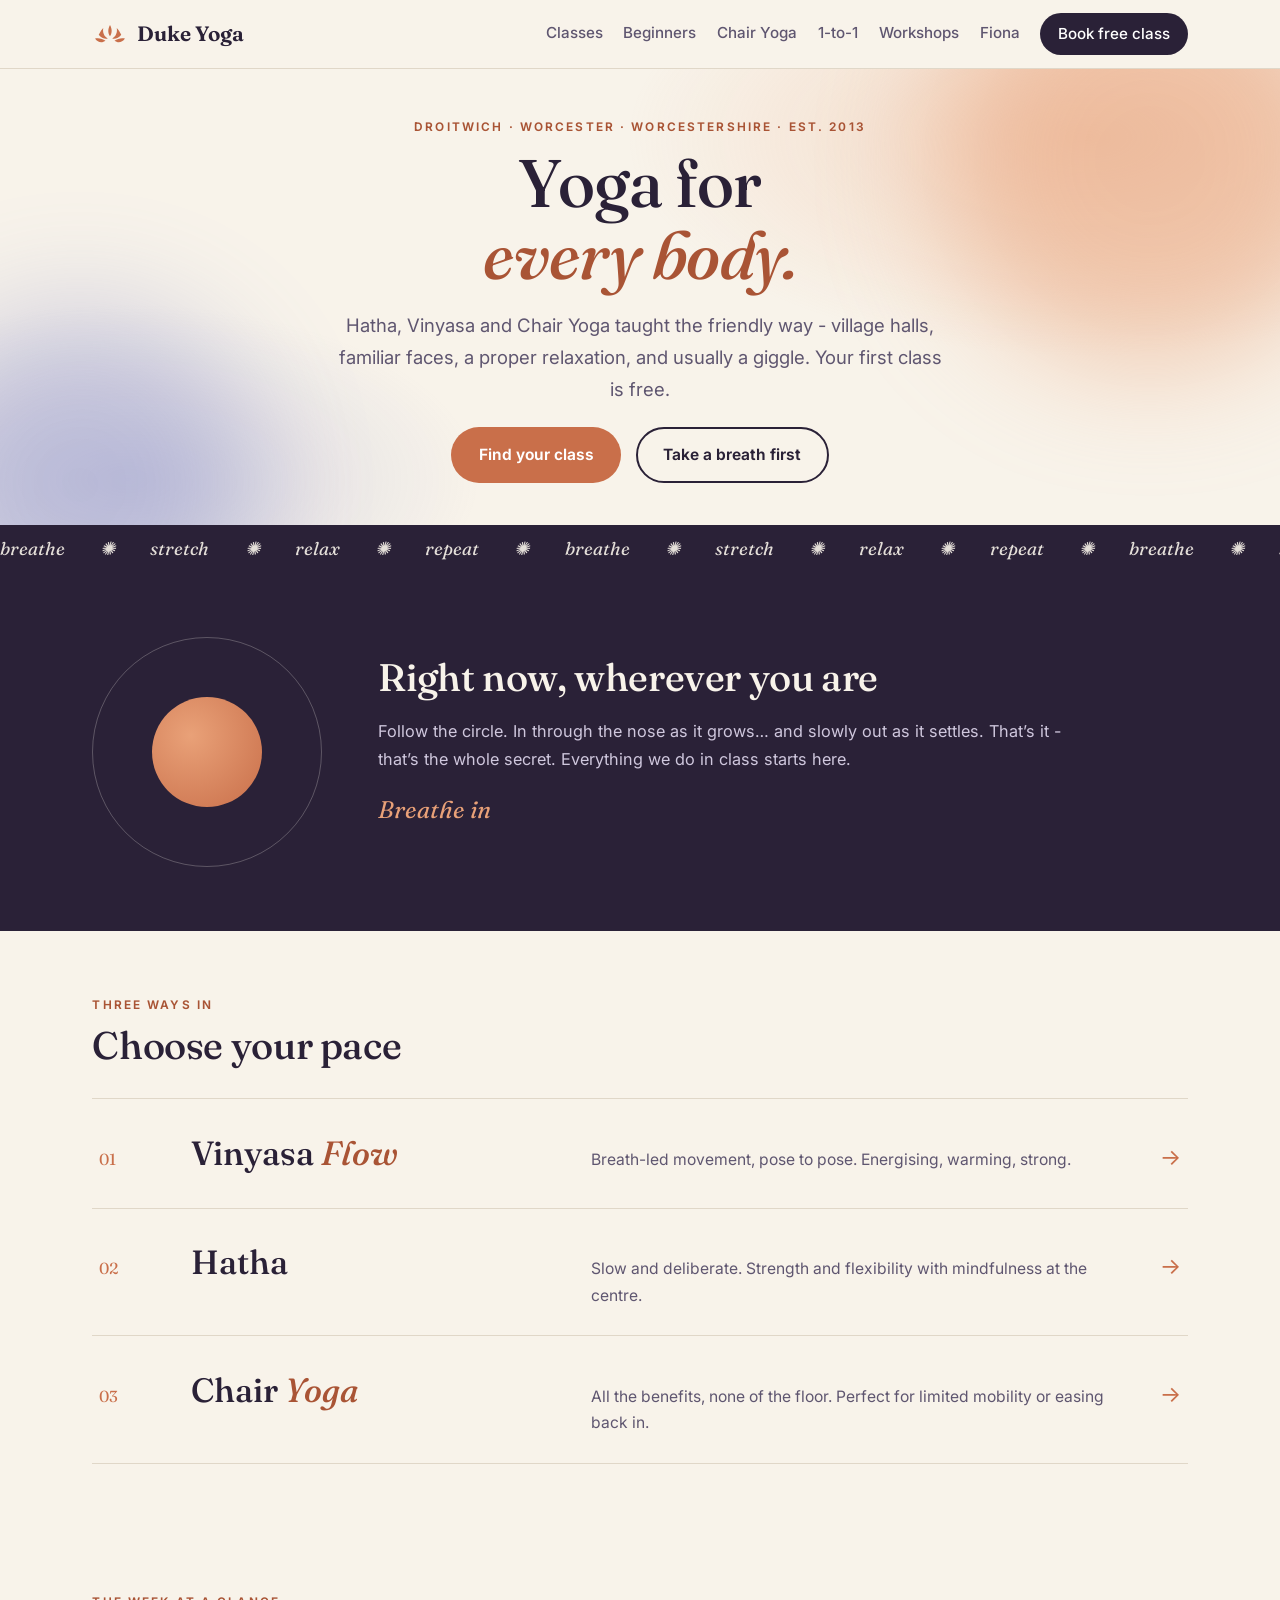
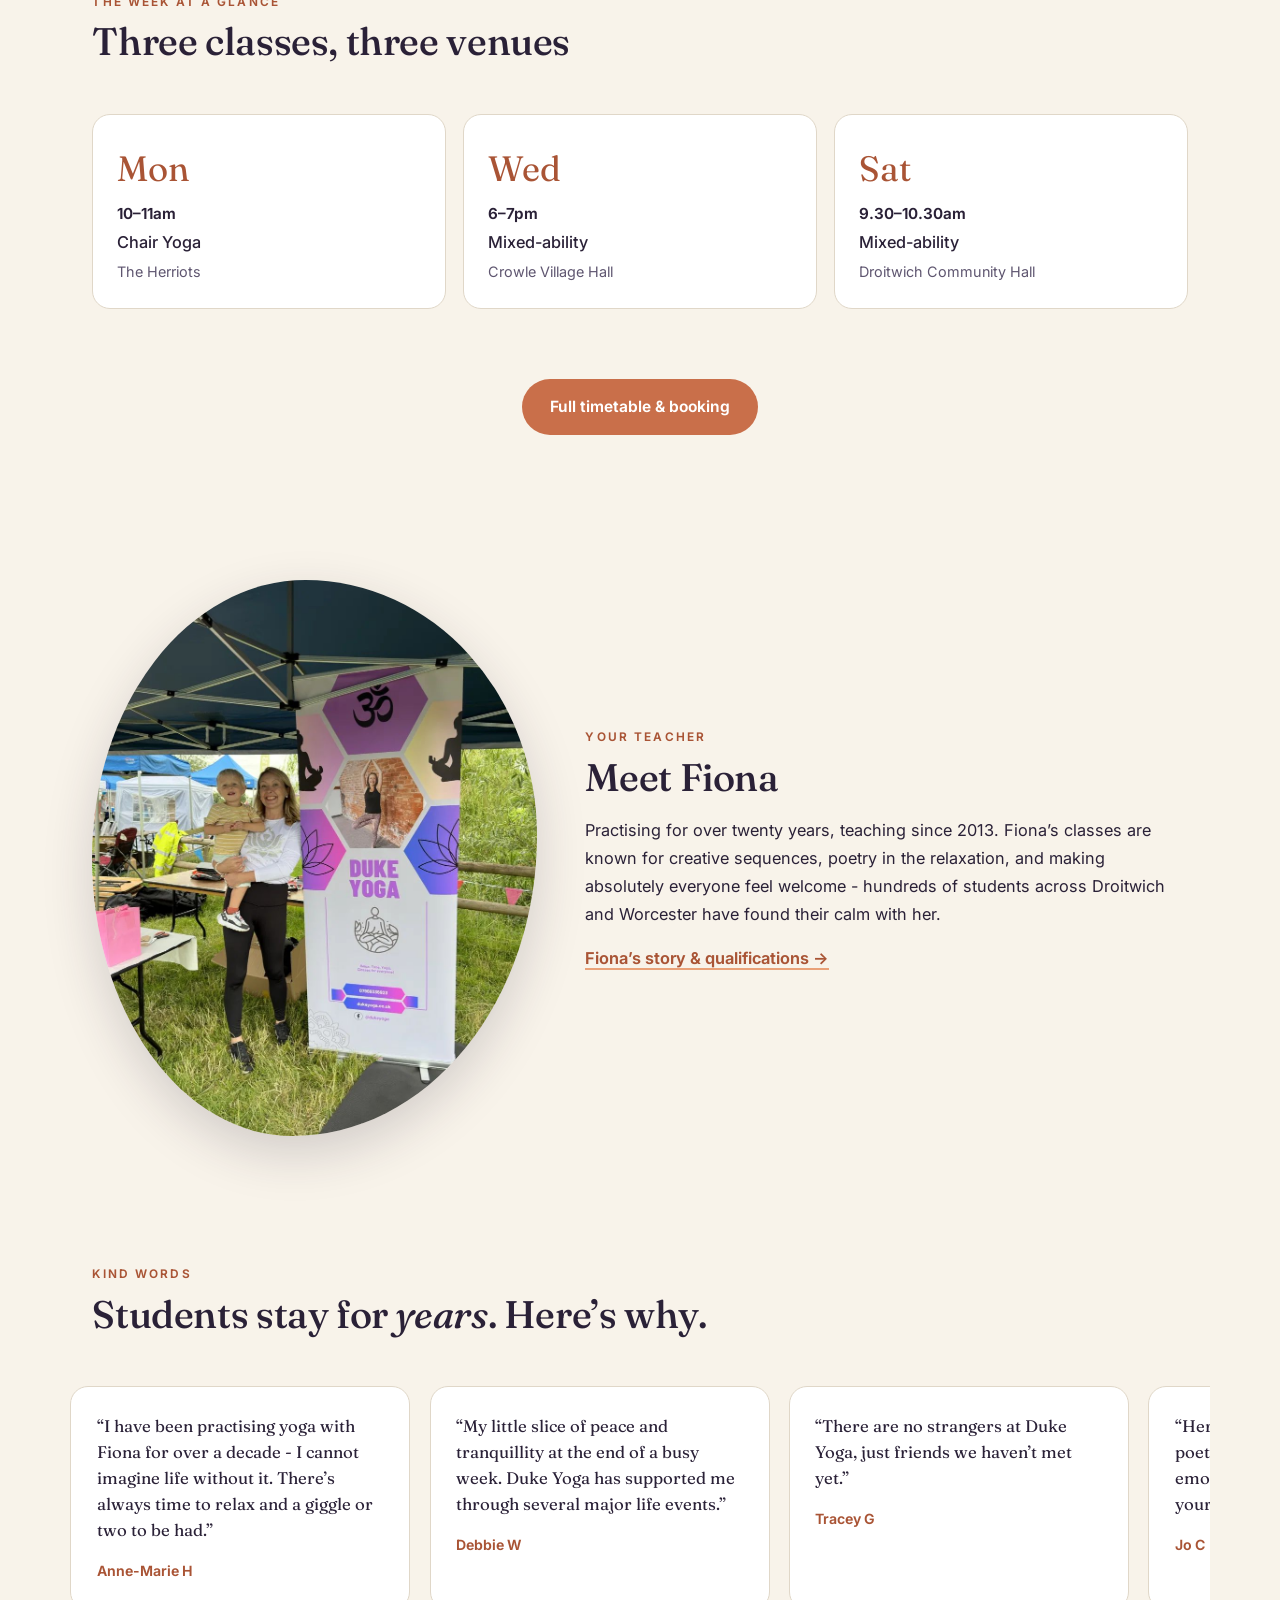
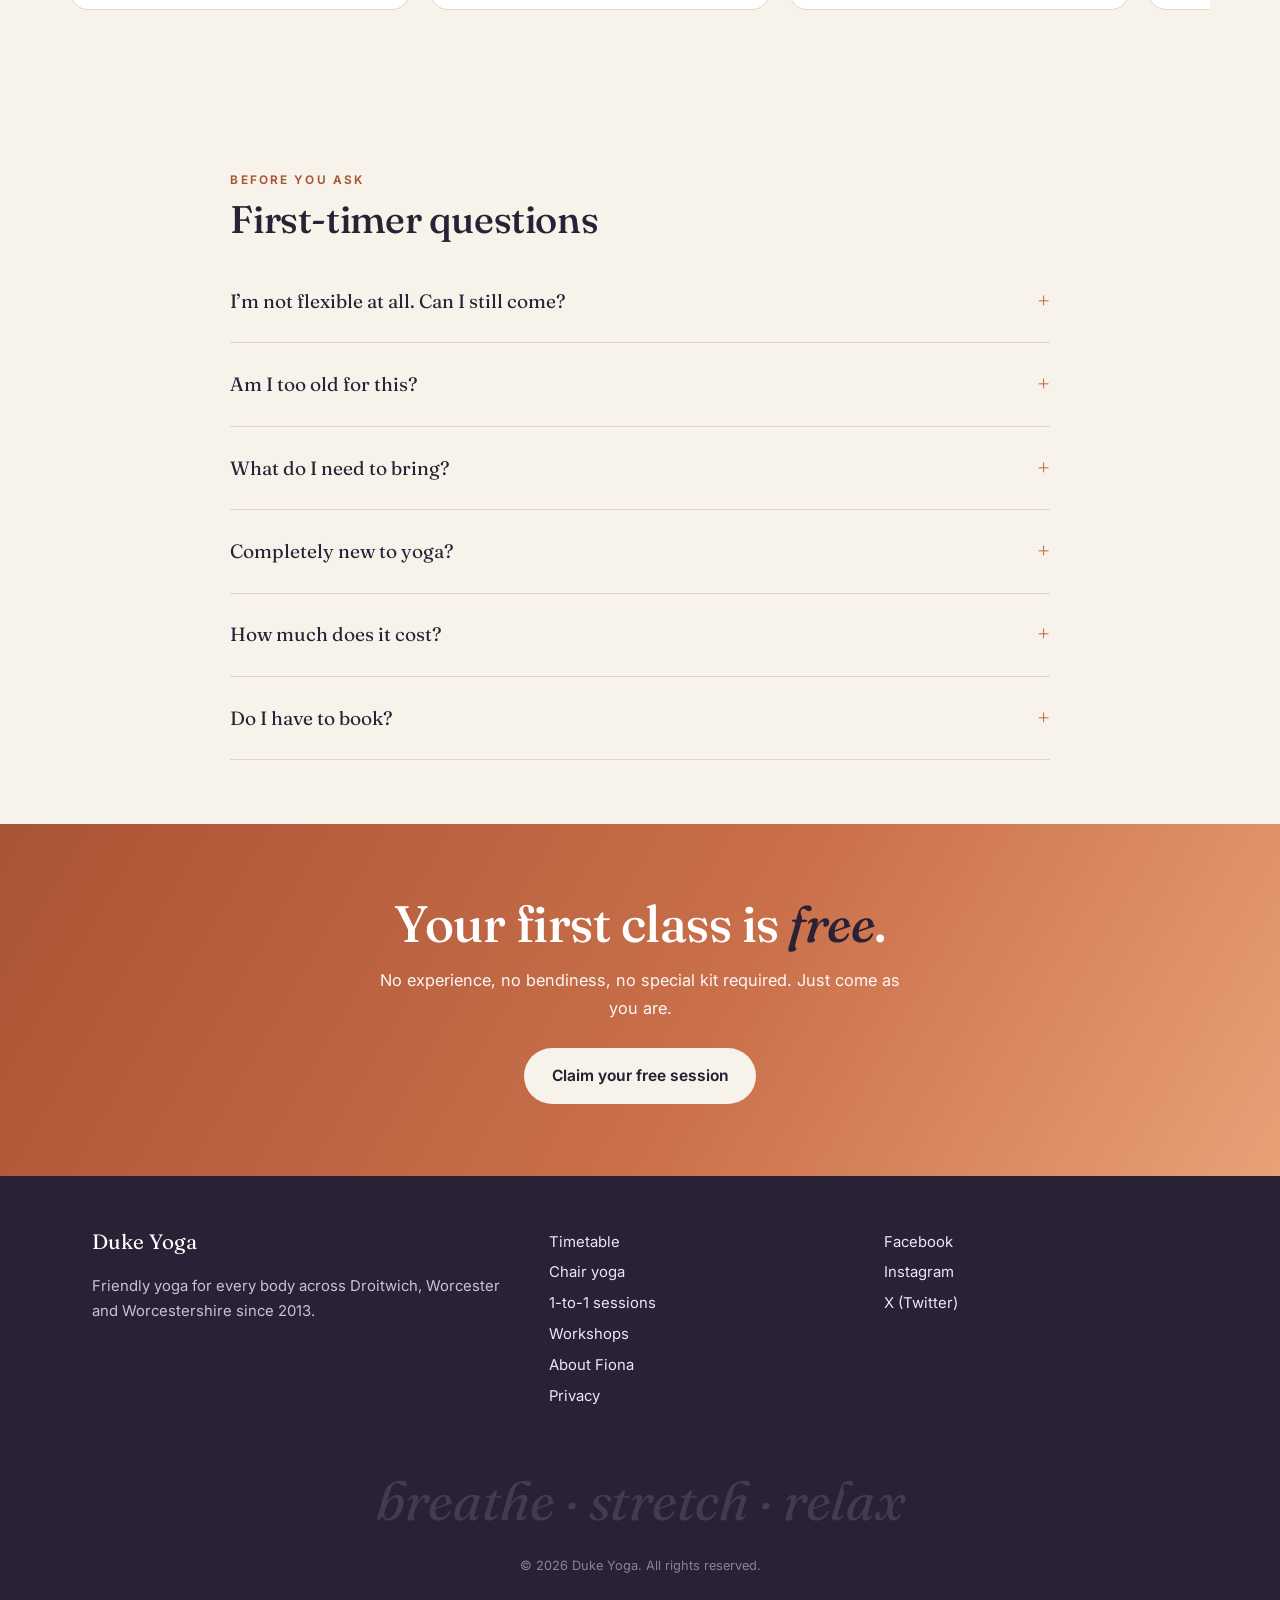
==== commit 42823227: "Add files via upload" ====
--- a/index.html
+++ b/index.html
@@ -24,14 +24,13 @@
  "@type": "LocalBusiness",
  "name": "Duke Yoga",
  "url": "https://dukeyoga.co.uk/",
- "description": "Friendly Hatha, Vinyasa and Chair Yoga classes in Droitwich, Worcester, Crowle and Whittington, Worcestershire. First session free.",
+ "description": "Friendly Hatha, Vinyasa and Chair Yoga classes in Droitwich, Worcester and Crowle, Worcestershire. First session free.",
  "founder": {"@type": "Person", "name": "Fiona Whitehead"},
  "foundingDate": "2013",
  "areaServed": [
   {"@type": "Place", "name": "Droitwich Spa"},
   {"@type": "Place", "name": "Worcester"},
   {"@type": "Place", "name": "Crowle, Worcestershire"},
-  {"@type": "Place", "name": "Whittington, Worcestershire"},
   {"@type": "Place", "name": "Worcestershire"}
  ],
  "sameAs": [
@@ -143,7 +142,7 @@
   <section class="section week">
    <div class="wrap">
     <p class="eyebrow reveal">The week at a glance</p>
-    <h2 class="reveal">Four classes, four villages</h2>
+    <h2 class="reveal">Three classes, three venues</h2>
    </div>
    <div class="week-strip" role="list">
     <a role="listitem" class="day-card" href="chair-yoga.html">
@@ -159,12 +158,6 @@
      <span class="day-where">Crowle Village Hall</span>
     </a>
     <a role="listitem" class="day-card" href="yoga-classes.html">
-     <span class="day-name">Fri</span>
-     <span class="day-time">6&ndash;7pm</span>
-     <span class="day-what">Mixed-ability</span>
-     <span class="day-where">Whittington Hall</span>
-    </a>
-    <a role="listitem" class="day-card" href="yoga-classes.html">
      <span class="day-name">Sat</span>
      <span class="day-time">9.30&ndash;10.30am</span>
      <span class="day-what">Mixed-ability</span>
@@ -176,9 +169,8 @@
 
   <section class="section fiona">
    <div class="wrap split">
-    <figure class="media-photo reveal">
-     <!-- fiona-event.jpg is held back pending guardian consent for the child in frame -->
-     <img src="images/class-hall.jpg" alt="Fiona leading a mixed-ability yoga class in a village hall" loading="lazy" onerror="this.closest('figure').classList.add('placeholder')">
+    <figure class="media-blob reveal">
+     <img src="images/fiona-event.jpg" alt="Fiona beside the Duke Yoga banner at a community event" loading="lazy" onerror="this.closest('figure').classList.add('placeholder')">
      <figcaption class="placeholder-note" aria-hidden="true">Fiona&rsquo;s photo goes here</figcaption>
     </figure>
     <div>
